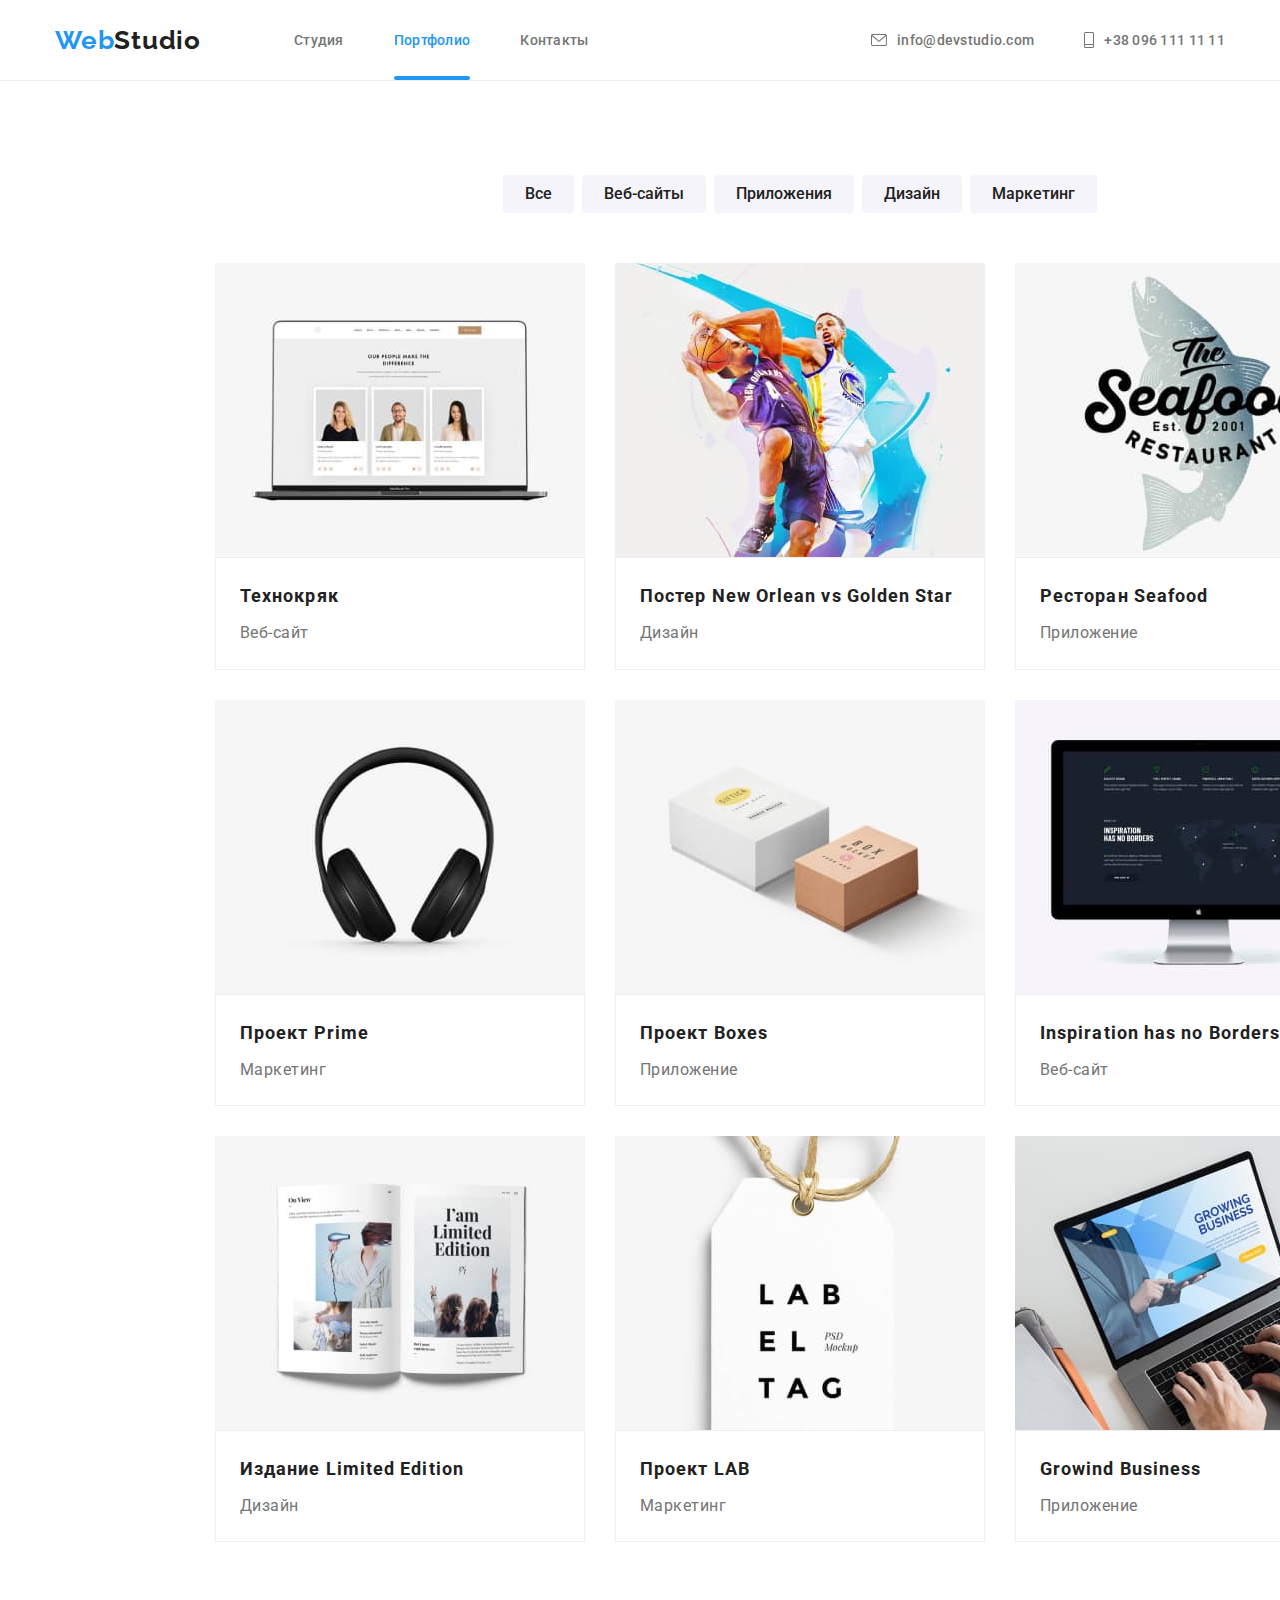
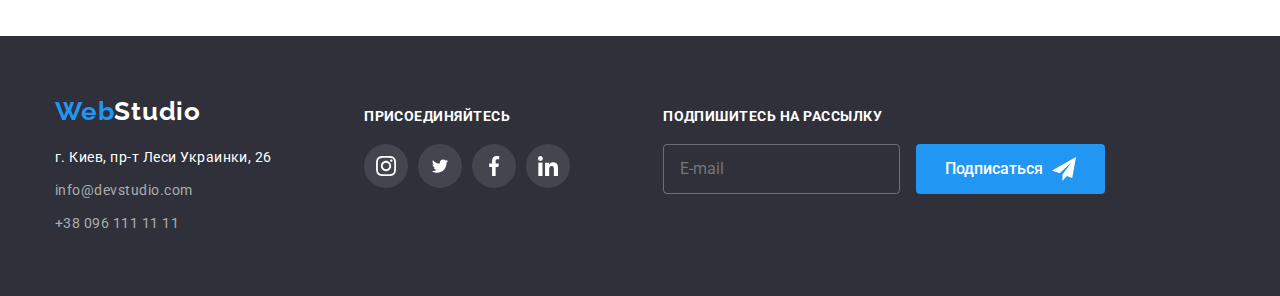
==== portfolio.html @ 548b50ed "copy hw06" ====
<!DOCTYPE html>
<html lang="ru">
  <head>
    <meta charset="UTF-8" />
    <meta http-equiv="X-UA-Compatible" content="IE=edge" />
    <meta name="viewport" content="width=device-width, initial-scale=1.0" />
    <link rel="preconnect" href="https://fonts.gstatic.com" />
    <link
      href="https://fonts.googleapis.com/css2?family=Raleway:wght@700&family=Roboto:wght@400;500;700;900&display=swap"
      rel="stylesheet"
    />
    <link
      rel="stylesheet"
      href="https://cdnjs.cloudflare.com/ajax/libs/modern-normalize/1.0.0/modern-normalize.min.css"
    />
    <link rel="stylesheet" href="./css/styles.css" />
    <title lang="en">Homework 6</title>
  </head>
  <body>
    <header class="header">
      <div class="container site-nav-container">
        <nav class="site-nav">
          <a href="./index.html" class="logo"
            ><spnan class="accent">Web</spnan>Studio</a
          >
          <ul class="site-nav-pages-link list">
            <li class="item">
              <a href="./index.html">Студия</a>
            </li>
            <li class="item">
              <a href="./portfolio.html"
                ><span class="accent underline">Портфолио</span></a
              >
            </li>
            <li class="item"><a href="/">Контакты</a></li>
          </ul>
        </nav>
        <ul class="list site-nav-contacts">
          <li class="item">
            <a href="mailto:info@devstudio.com" class="icon-flex"
              ><svg class="icon" width="16px" height="12px">
                <use href="./images/icons.svg#email"></use>
              </svg>
              <span>info@devstudio.com</span></a
            >
          </li>
          <li class="item">
            <a href="tel:+380961111111" class="icon-flex"
              ><svg class="icon" width="10px" height="16px">
                <use href="./images/icons.svg#phone"></use>
              </svg>
              <span>+38 096 111 11 11</span></a
            >
          </li>
        </ul>
      </div>
    </header>

    <main class="main">
      <section class="portfolio section">
        <div class="container">
          <ul class="list portfolio-buttons-list">
            <li class="item">
              <button class="button" type="button">Все</button>
            </li>
            <li class="item">
              <button class="button" type="button">Веб-сайты</button>
            </li>
            <li class="item">
              <button class="button" type="button">Приложения</button>
            </li>
            <li class="item">
              <button class="button" type="button">Дизайн</button>
            </li>
            <li class="item">
              <button class="button" type="button">Маркетинг</button>
            </li>
          </ul>
          <ul class="list portfolio-works-list">
            <li class="item">
              <div class="image-wrapper">
                <img
                  src="./images/techduck.jpg"
                  alt="Открытый сайт на ноутбуке"
                  width="370"
                />
                <div class="text-wrapper">
                  <p class="text">
                    Lorem ipsum dolor, sit amet consectetur adipisicing elit.
                    Reiciendis quas quidem libero eligendi sequi ab laboriosam
                    molestiae animi reprehenderit laborum quia vitae commodi
                    dolores, voluptas consequuntur blanditiis dolore nobis
                    dignissimos.
                  </p>
                </div>
              </div>
              <div class="item-context">
                <h2 class="title">Технокряк</h2>
                <p class="text">Веб-сайт</p>
              </div>
            </li>
            <li class="item">
              <div class="image-wrapper">
                <img
                  src="./images/poster-new-orlean-vs-golden-star.jpg"
                  alt="Постер с двумя баскетболистами"
                  width="370"
                />
                <div class="text-wrapper">
                  <p class="text">
                    Lorem ipsum dolor sit amet, consectetur adipisicing elit.
                    Quod quaerat harum consequuntur culpa modi. Pariatur esse
                    hic unde, saepe assumenda consequatur nobis reprehenderit
                    quidem! Iure dolores quibusdam praesentium consectetur in!
                  </p>
                </div>
              </div>
              <div class="item-context">
                <h2 class="title">Постер New Orlean vs Golden Star</h2>
                <p class="text">Дизайн</p>
              </div>
            </li>
            <li class="item">
              <div class="image-wrapper">
                <img
                  src="./images/restaurant-seafood.jpg"
                  alt="Логотип ресторана"
                  width="370"
                />
                <div class="text-wrapper">
                  <p class="text">
                    Lorem ipsum dolor sit, amet consectetur adipisicing elit.
                    Voluptatum tempore repudiandae, temporibus voluptate
                    reprehenderit placeat explicabo vitae atque numquam.
                    Explicabo nulla quisquam reprehenderit! Adipisci tenetur
                    ducimus dolore repellat similique repellendus!
                  </p>
                </div>
              </div>
              <div class="item-context">
                <h2 class="title">Ресторан Seafood</h2>
                <p class="text">Приложение</p>
              </div>
            </li>
            <li class="item">
              <div class="image-wrapper">
                <img
                  src="./images/project-prime.jpg"
                  alt="Полноразмерные наушники"
                  width="370"
                />
                <div class="text-wrapper">
                  <p class="text">
                    Lorem, ipsum dolor sit amet consectetur adipisicing elit.
                    Esse consectetur natus inventore corporis veritatis debitis
                    sed earum voluptatem odit. A reiciendis temporibus similique
                    dolores voluptates qui blanditiis aliquam excepturi
                    doloribus.
                  </p>
                </div>
              </div>
              <div class="item-context">
                <h2 class="title">Проект Prime</h2>
                <p class="text">Маркетинг</p>
              </div>
            </li>
            <li class="item">
              <div class="image-wrapper">
                <img
                  src="./images/project-boxes.jpg"
                  alt="Две коробки"
                  width="370"
                />
                <div class="text-wrapper">
                  <p class="text">
                    Lorem, ipsum dolor sit amet consectetur adipisicing elit.
                    Nostrum ipsa sunt quae doloremque ipsum vel officia minima,
                    minus esse autem hic illo iste blanditiis magnam maxime
                    dolor debitis impedit facere?
                  </p>
                </div>
              </div>
              <div class="item-context">
                <h2 class="title">Проект Boxes</h2>
                <p class="text">Приложение</p>
              </div>
            </li>
            <li class="item">
              <div class="image-wrapper">
                <div class="image-wrapper">
                  <img
                    src="./images/inspiration-has-no-borders.jpg"
                    alt="Моноблок с открытым сайтом"
                    width="370"
                  />
                  <div class="text-wrapper">
                    <p class="text">
                      Lorem, ipsum dolor sit amet consectetur adipisicing elit.
                      Labore consequuntur quia deleniti. Consequuntur culpa
                      quasi dignissimos sed, ex cum a porro magnam. Hic
                      architecto mollitia asperiores quam voluptatem neque
                      rerum!
                    </p>
                  </div>
                </div>
              </div>
              <div class="item-context">
                <h2 class="title">Inspiration has no Borders</h2>
                <p class="text">Веб-сайт</p>
              </div>
            </li>
            <li class="item">
              <div class="image-wrapper">
                <img
                  src="./images/limited-edition.jpg"
                  alt="Разворот журнала"
                  width="370"
                />
                <div class="text-wrapper">
                  <p class="text">
                    Lorem ipsum dolor sit amet consectetur adipisicing elit.
                    Vero iste perspiciatis facere consequatur cupiditate dolorum
                    incidunt consequuntur debitis accusamus vitae dolores
                    nesciunt, culpa inventore cumque adipisci ullam nobis
                    quisquam sapiente.
                  </p>
                </div>
              </div>
              <div class="item-context">
                <h2 class="title">Издание Limited Edition</h2>
                <p class="text">Дизайн</p>
              </div>
            </li>
            <li class="item">
              <div class="image-wrapper">
                <img src="./images/project-lab.jpg" alt="Бирка" width="370" />
                <div class="text-wrapper">
                  <p class="text">
                    Lorem ipsum dolor sit amet consectetur, adipisicing elit.
                    Architecto odio ipsa nostrum debitis qui explicabo quod
                    ratione reprehenderit quisquam totam, perferendis asperiores
                    libero tempora, dolores delectus atque aut. A, impedit.
                  </p>
                </div>
              </div>
              <div class="item-context">
                <h2 class="title">Проект LAB</h2>
                <p class="text">Маркетинг</p>
              </div>
            </li>
            <li class="item">
              <div class="image-wrapper">
                <img
                  src="./images/growing-business.jpg"
                  alt="Человек работающий за ноутбуком"
                  width="370"
                />
                <div class="text-wrapper">
                  <p class="text">
                    Lorem ipsum dolor sit amet consectetur adipisicing elit.
                    Facilis hic, nulla ad, nihil commodi iusto beatae rerum
                    necessitatibus sunt illo fuga earum eos ipsa omnis quis
                    dolor voluptate in perferendis.
                  </p>
                </div>
              </div>
              <div class="item-context">
                <h2 class="title">Growind Business</h2>
                <p class="text">Приложение</p>
              </div>
            </li>
          </ul>
        </div>
      </section>
    </main>
    <footer class="footer">
      <div class="container">
        <div class="address-container">
          <a href="/" class="logo"><span class="accent">Web</span>Studio</a>
          <address class="address">
            <p class="item">г. Киев, пр-т Леси Украинки, 26</p>
            <a class="item" href="mailto:info@devstudio.com"
              >info@devstudio.com</a
            ><br />
            <a class="item" href="tel:+380961111111">+38 096 111 11 11</a>
          </address>
        </div>
        <div class="social-container">
          <h2 class="title">Присоединяйтесь</h2>
          <ul class="social-list list">
            <li class="social-list-item">
              <a href="" class="link"
                ><svg class="icon" width="20px" height="20px">
                  <use href="./images/icons.svg#instagram"></use>
                </svg>
              </a>
            </li>
            <li class="social-list-item">
              <a href="" class="link"
                ><svg class="icon" width="20px" height="16.25px">
                  <use href="./images/icons.svg#twitter"></use>
                </svg>
              </a>
            </li>
            <li class="social-list-item">
              <a href="" class="link"
                ><svg class="icon" width="20px" height="20px">
                  <use href="./images/icons.svg#facebook"></use>
                </svg>
              </a>
            </li>
            <li class="social-list-item">
              <a href="" class="link"
                ><svg class="icon" width="20px" height="20px">
                  <use href="./images/icons.svg#linkedin"></use>
                </svg>
              </a>
            </li>
          </ul>
        </div>
        <div class="subscribe-form-container">
          <h2 class="title">подпишитесь на рассылку</h2>
          <form class="subscribe-form">
            <input class="email-input" type="email" placeholder="E-mail" />
            <button type="submit" class="button subscribe-form-button">
              Подписаться
            </button>
          </form>
        </div>
      </div>
    </footer>
  </body>
</html>
---- css/styles.css ----
:root {
  --main-text-color: #757575;
  --secondary-text-color: #212121;
  --accent-color: #2196f3;
  --unactive-color: #f5f4fa;

  --main-background-color: #ffffff;
  --secondary-background-color: #2f303a;

  --cubic: cubic-bezier(0.4, 0, 0.2, 1);
}

body {
  font-family: 'Roboto', sans-serif;
  color: var(--main-text-color);
  letter-spacing: 0.03em;
  margin: 0;
}

h1,
h2,
h3,
p {
  margin-top: 0;
  margin-bottom: 0;
}

a {
  color: inherit;
  text-decoration: none;
}

.accent {
  color: var(--accent-color);
}

.list {
  list-style: none;
  padding: 0px;
  margin: 0px;
}

.button {
  border: none;
  border-radius: 4px;
  padding: 6px 22px;

  background-color: var(--unactive-color);
  color: var(--secondary-text-color);

  font-weight: 500;
  font-size: 16px;
  line-height: 1.63;

  cursor: pointer;

  transition: background-color 250ms var(--cubic), color 250ms var(--cubic),
    box-shadow 250ms var(--cubic);
}

.button:hover,
.button:focus {
  box-shadow: 0px 3px 1px rgba(0, 0, 0, 0.1), 0px 1px 2px rgba(0, 0, 0, 0.08),
    0px 2px 2px rgba(0, 0, 0, 0.12);
  background-color: var(--accent-color);
  color: var(--main-background-color);
}

.icon {
  display: block;
  fill: currentColor;
}

.container {
  width: 1200px;
  padding-left: 15px;
  padding-right: 15px;
  margin-left: auto;
  margin-right: auto;
}

.section {
  padding-top: 94px;
  padding-bottom: 94px;
  margin-right: auto;
  margin-left: auto;
  width: 1600px;
}

.icon-flex {
  display: flex;
  align-items: center;
}

.icon-flex .icon:not(:last-child) {
  margin-right: 10px;
}

/* Header */

.underline {
  display: inline-block;
}

.underline::after,
.site-nav-pages-link a::after {
  content: '';
  position: absolute;

  height: 4px;
  border-radius: 2px;
  width: 100%;
  bottom: 0;
  left: 0;
  background-color: var(--accent-color);
}

.site-nav-pages-link a::after {
  transform: scaleX(0);
  opacity: 0;

  transition: opacity 250ms var(--cubic), transform 250ms var(--cubic);
}

.site-nav-pages-link a:hover::after {
  transform: scaleX(1);
  opacity: 1;
}

.header {
  font-weight: 500;
  font-size: 14px;
  line-height: 1.17;
  letter-spacing: 0.02em;
  border-bottom: 1px solid #ececec;
}

.site-nav {
  display: flex;
}

.site-nav-pages-link {
  display: flex;
}

.site-nav-pages-link a {
  transition: color 250ms var(--cubic);
}

.site-nav-pages-link .item a {
  position: relative;
  display: inline-block;
  padding-top: 32px;
  padding-bottom: 32px;
}

.site-nav-pages-link .item:not(:last-child) {
  margin-right: 50px;
}

.site-nav-contacts a {
  transition: color 250ms var(--cubic);
}

.site-nav-pages-link a:hover,
.site-nav-contacts a:hover {
  color: var(--accent-color);
}

.logo {
  margin-top: auto;
  margin-bottom: auto;
  margin-right: 93px;

  color: var(--secondary-text-color);

  font-family: 'Raleway', sans-serif;
  font-weight: 700;
  font-size: 26px;
  line-height: 1.17;
  letter-spacing: 0.03em;
}

.site-nav-contacts {
  margin-left: auto;
  display: flex;
}

.site-nav-contacts .item:not(:first-child) {
  margin-left: 50px;
}

.site-nav-container {
  display: flex;
  align-items: center;
}

/* Hero section */

.hero .button:hover {
  box-shadow: 0px 4px 4px rgba(0, 0, 0, 0.15);
}

.hero {
  background-image: linear-gradient(
      to right,
      rgba(47, 48, 58, 0.4),
      rgba(47, 48, 58, 0.4)
    ),
    url('../images/hero-background.jpg');
  background-repeat: no-repeat;
  background-position: center;
  padding-top: 200px;
  padding-bottom: 200px;

  background-color: var(--secondary-background-color);
  color: var(--main-background-color);

  letter-spacing: 0.06em;

  text-align: center;
}

.hero .title {
  margin-bottom: 30px;

  text-transform: uppercase;
  font-weight: 900;
  font-size: 44px;
  line-height: 1.36;
}

.hero .button {
  color: var(--main-background-color);
  background-color: var(--accent-color);

  font-weight: 700;
  font-size: 16px;
  line-height: 1.88;
}

/* Our adventages */

.our-adventages .title {
  margin-bottom: 10px;

  font-size: 14px;
  letter-spacing: 1.17;
  text-transform: uppercase;

  color: var(--secondary-text-color);
}

.our-adventages .text {
  font-size: 14px;
  line-height: 1.71;
}

.adventages-list {
  display: flex;
}

.adventages-list .item {
  width: 270px;
}

.adventages-list .item:not(:last-child) {
  margin-right: 30px;
}

/* What we do */
.what-we-do.section {
  padding-top: 0px;
}

.what-we-do .title {
  margin-bottom: 50px;

  color: var(--secondary-text-color);

  font-size: 36px;
  line-height: 1.17;

  text-align: center;
}

.what-we-do-list {
  display: flex;
}

.what-we-do-list .item:not(:last-child) {
  margin-right: 30px;
}

.what-we-do-list img {
  display: block;
}

.what-we-do-list .item {
  position: relative;
}

.what-we-do-list .text-wrapper {
  position: absolute;
  bottom: 0;
  display: flex;
  background-color: rgba(47, 48, 58, 0.8);
  width: 100%;
  height: 70px;
  justify-content: center;
  align-items: center;
}

.what-we-do-list .text {
  color: var(--main-background-color);
  font-weight: 700;
  text-transform: uppercase;
}

/* Adventages */

.adventages-list .icon-container {
  display: flex;
  justify-content: center;
  align-items: center;
  margin-bottom: 30px;
  width: 270px;
  height: 120px;
  border-radius: 4px;

  background-color: var(--unactive-color);
}

/* Our team */
.social-list {
  color: #afb1b8;
  display: flex;
  justify-content: center;
}

.social-list-item {
  display: flex;
  justify-content: center;
  align-items: center;

  border-radius: 50%;
  width: 44px;
  height: 44px;

  transition: background-color 250ms var(--cubic), color 250ms var(--cubic);
}

.social-list .social-list-item:not(:last-child) {
  margin-right: 10px;
}

.social-list-item:hover {
  color: var(--main-background-color);
}

.social-list .social-list-item:hover {
  background-color: var(--accent-color);
}

.social-list .social-list-item:not(:last-child) {
  margin-right: 10px;
}

.our-team {
  background-color: var(--unactive-color);

  font-size: 16px;
  line-height: 1.17;
}

.our-team-title {
  margin-bottom: 50px;

  color: var(--secondary-text-color);

  font-size: 36px;
  line-height: 1.17;

  text-align: center;
}

.our-team-list .title {
  margin-bottom: 10px;

  color: var(--secondary-text-color);

  font-weight: 500;
  font-size: inherit;

  text-align: center;
}

.our-team-list .text {
  margin-bottom: 16px;
  text-align: center;
}

.our-team-list {
  display: flex;
}

.our-team-list .item {
  padding-bottom: 30px;
  border-bottom-left-radius: 4px;
  border-bottom-right-radius: 4px;
  box-shadow: 0px 1px 3px rgba(0, 0, 0, 0.12), 0px 1px 1px rgba(0, 0, 0, 0.14),
    0px 2px 1px rgba(0, 0, 0, 0.2);

  background-color: var(--main-background-color);
}

.our-team-list .item:not(:last-child) {
  margin-right: 30px;
}

.our-team-list img {
  margin-bottom: 30px;
}

/* Clients */
.clients .title {
  text-align: center;
  margin-bottom: 50px;

  font-size: 36px;

  color: var(--secondary-text-color);
}

.clients-list {
  color: #afb1b8;
  display: flex;
}

.clients-list .item {
  display: flex;
  border: 1px solid #afb1b8;
  border-radius: 4px;
  width: 170px;
  height: 92px;
  justify-content: center;
  align-items: center;

  transition: color 250ms var(--cubic);
}

.clients-list .item:not(:last-child) {
  margin-right: 30px;
}

.clients-list .item:hover {
  border-color: var(--accent-color);
  color: var(--accent-color);
}
/* footer */

.footer .container {
  display: flex;
}

.address-container {
  margin-right: 70px;
}

.social-container {
  margin-right: 93px;
}

.social-container .title {
  margin-top: 12px;
  margin-bottom: 20px;
}

.footer {
  padding-bottom: 60px;
  padding-top: 60px;

  background-color: var(--secondary-background-color);
  color: var(--main-background-color);

  font-size: 14px;
  line-height: 1.71;
}

.footer address {
  font-style: normal;
}

.footer .logo {
  display: inline-block;
  margin-bottom: 20px;

  color: var(--main-background-color);
}

.footer a {
  display: inline-block;
  color: rgba(255, 255, 255, 0.6);

  transition: color 250ms var(--cubic);
}

.address a:hover,
.address a:focus {
  color: var(--accent-color);
}

.address .item:not(:last-child) {
  margin-bottom: 9px;
}

.footer .title {
  text-transform: uppercase;
  font-size: 14px;
  line-height: 1.17;
}

.footer .social-list-item {
  color: var(--main-background-color);
  background-color: rgba(255, 255, 255, 0.1);
}

.social-list-item a {
  color: inherit;
}

/* Footer subscribe form */

.subscribe-form-container {
  margin-top: 12px;
}

.subscribe-form-container .title {
  margin-bottom: 20px;
}

.subscribe-form .email-input {
  margin-right: 12px;
  border: 1px solid rgba(255, 255, 255, 0.3);
  background-color: transparent;
  padding: 14px 16px;
  border-radius: 4px;
  color: rgba(255, 255, 255, 0.6);
  font-size: 16px;
  line-height: 1.25;
}

.subscribe-form-button {
  position: relative;
  padding: 10px 62px 10px 29px;
  font-size: 16px;
  line-height: 1.875;
  color: var(--main-background-color);
  background-color: var(--accent-color);
}

.subscribe-form-button:after {
  content: '';
  position: absolute;
  display: inline-block;
  top: 50%;
  right: 29px;
  transform: translateY(-50%);
  background-image: url('../images/subscribe-icon.svg');
  width: 24px;
  height: 24px;
}

/* Portfolio */

.portfolio-works-list .title {
  margin-bottom: 4px;

  color: var(--secondary-text-color);

  font-size: 18px;
  line-height: 2;
  letter-spacing: 0.06em;
}

.portfolio-works-list .text {
  font-size: 16px;
  line-height: 1.88;
}

.portfolio-works-list {
  display: flex;
  flex-wrap: wrap;
}

.portfolio-works-list img {
  display: block;
}

.portfolio-buttons-list {
  display: flex;
  justify-content: center;
  margin-bottom: 50px;
}

.portfolio-buttons-list .item:not(:last-child) {
  margin-right: 8px;
}

.item-context {
  border: 1px solid #eeeeee;
  padding: 20px 24px;
}

.portfolio-works-list .item:not(:nth-child(3n)) {
  margin-right: 30px;
}

.portfolio-works-list .item:not(:nth-last-child(-n + 3)) {
  margin-bottom: 30px;
}

.image-wrapper {
  position: relative;
  overflow: hidden;
}

.image-wrapper .text-wrapper {
  display: flex;
  align-items: center;
  padding-right: 24px;
  padding-left: 24px;
  position: absolute;
  background-color: rgba(33, 150, 243, 0.9);
  color: var(--main-background-color);
  width: 100%;
  height: 100%;
  top: 0;
  left: 0;
  transform: translateY(100%);

  transition: transform 250ms var(--cubic);
}

.portfolio-works-list .item {
  transition: box-shadow 250ms var(--cubic);
}

.portfolio-works-list .item:hover .text-wrapper {
  transform: translateX(0);
}

.portfolio-works-list .item:hover {
  box-shadow: 0px 1px 1px rgba(0, 0, 0, 0.12), 0px 4px 4px rgba(0, 0, 0, 0.06),
    1px 4px 6px rgba(0, 0, 0, 0.16);
}

/* Modal window */

.backdrop {
  display: flex;
  justify-content: center;
  align-items: center;
  position: fixed;
  top: 0;
  width: 100%;
  height: 100%;
  background-color: rgba(0, 0, 0, 0.2);
  opacity: 1;
  transform: scale(1);

  transition: opacity 250ms var(--cubic);
}

.modal {
  position: relative;
  background-color: #fff;
  width: 528px;
  border-radius: 4px;
  padding: 40px;

  transform: scale(1);

  transition: transform 250ms var(--cubic);
}

.modal .title {
  margin-bottom: 12px;

  font-size: 20px;
  line-height: 1.18;
  color: var(--secondary-text-color);
}

.backdrop.is-hidden {
  opacity: 0;
  pointer-events: none;
}

.backdrop.is-hidden .modal {
  transform: scale(1.1);
}

.modal .close-button {
  display: flex;
  align-items: center;
  justify-content: center;
  position: absolute;
  height: 30px;
  width: 30px;
  border-radius: 50%;
  border: 1px solid rgba(0, 0, 0, 0.1);
  background-color: var(--main-background-color);
  padding: 6px;
  margin: 0;
  right: 8px;
  top: 8px;
  cursor: pointer;
}

.modal .close-button .icon {
  fill: #212121;
  transition: fill 250ms var(--cubic);
}

.modal .close-button:hover .icon {
  fill: var(--accent-color);
}

.modal-button {
  display: block;
  padding: 10px 55px;
  margin-top: 30px;
  margin-right: auto;
  margin-left: auto;

  color: var(--main-background-color);
  background-color: var(--accent-color);

  line-height: 1.875;
  letter-spacing: 0.06em;
}

.modal-form .input {
  padding: 12px 16px 12px 42px;
  margin-bottom: 10px;
  margin-top: 4px;
  display: block;
  width: 100%;
  border: 1px solid rgba(33, 33, 33, 0.2);
  border-radius: 4px;

  transition: border-color 250ms var(--cubic);
}

.modal-form .input:hover,
.modal-form .input:focus {
  border-color: var(--accent-color);
}

.modal-form .input:hover + .icon,
.modal-form .input:focus + .icon {
  fill: var(--accent-color);
}

.modal .comment {
  padding-left: 12px;
  resize: none;
}

.modal-form {
  letter-spacing: 0.01em;
  font-size: 12px;
  line-height: 1.17;
}
.input-wrapper {
  position: relative;
}

.input-wrapper .icon {
  position: absolute;
  fill: #212121;
  top: 50%;
  left: 12px;
  transform: translateY(-50%);

  transition: fill 250ms var(--cubic);
}

.modal .comment:placeholder-shown {
  color: rgba(46, 46, 46, 0.5);
}

.agreement-wrapper {
  position: relative;
  display: flex;
  align-items: center;

  margin-top: 20px;
}

.agreement-wrapper .agreement {
  display: inline-block;
  padding-left: 37px;
  font-size: 14px;
  line-height: 1.71;
  letter-spacing: 0.03em;
}

.agreement-wrapper .link {
  color: var(--accent-color);
  text-decoration: underline;
}

.agreement-wrapper .checkbox {
  position: absolute;
  width: 1px;
  height: 1px;
  margin: -1px;
  border: 0;
  padding: 0;

  white-space: nowrap;
  clip-path: inset(100%);
  clip: rect(0 0 0 0);
  overflow: hidden;
}

.agreement-wrapper .new-checkbox {
  position: absolute;

  left: 14px;
  top: 50%;
  transform: translateY(-50%);
  display: inline-block;
  width: 16px;
  height: 15px;
  border: 2px solid var(--secondary-text-color);
  border-radius: 2px;
  pointer-events: none;
}

.agreement-wrapper .checkbox:checked + .new-checkbox {
  border-color: var(--accent-color);
  background-image: url('../images/icon-check.svg');
  background-origin: border-box;
}
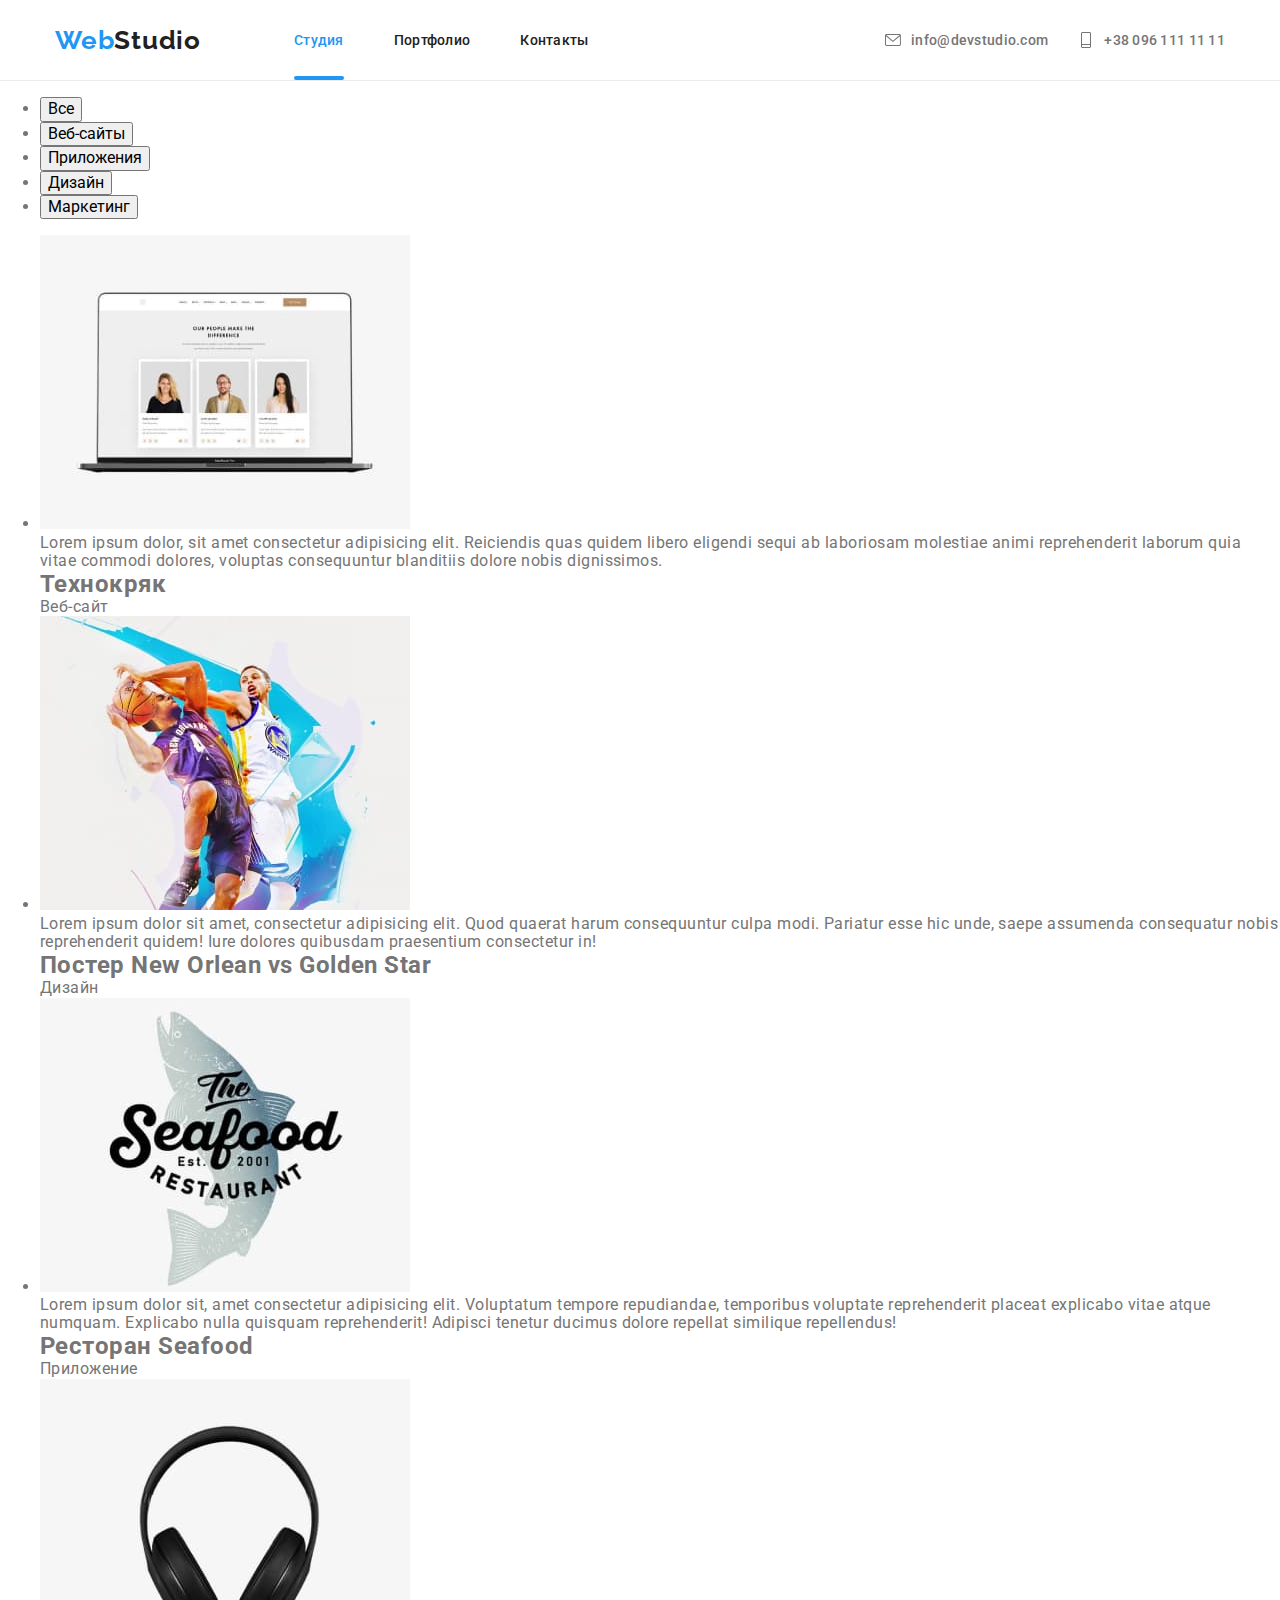
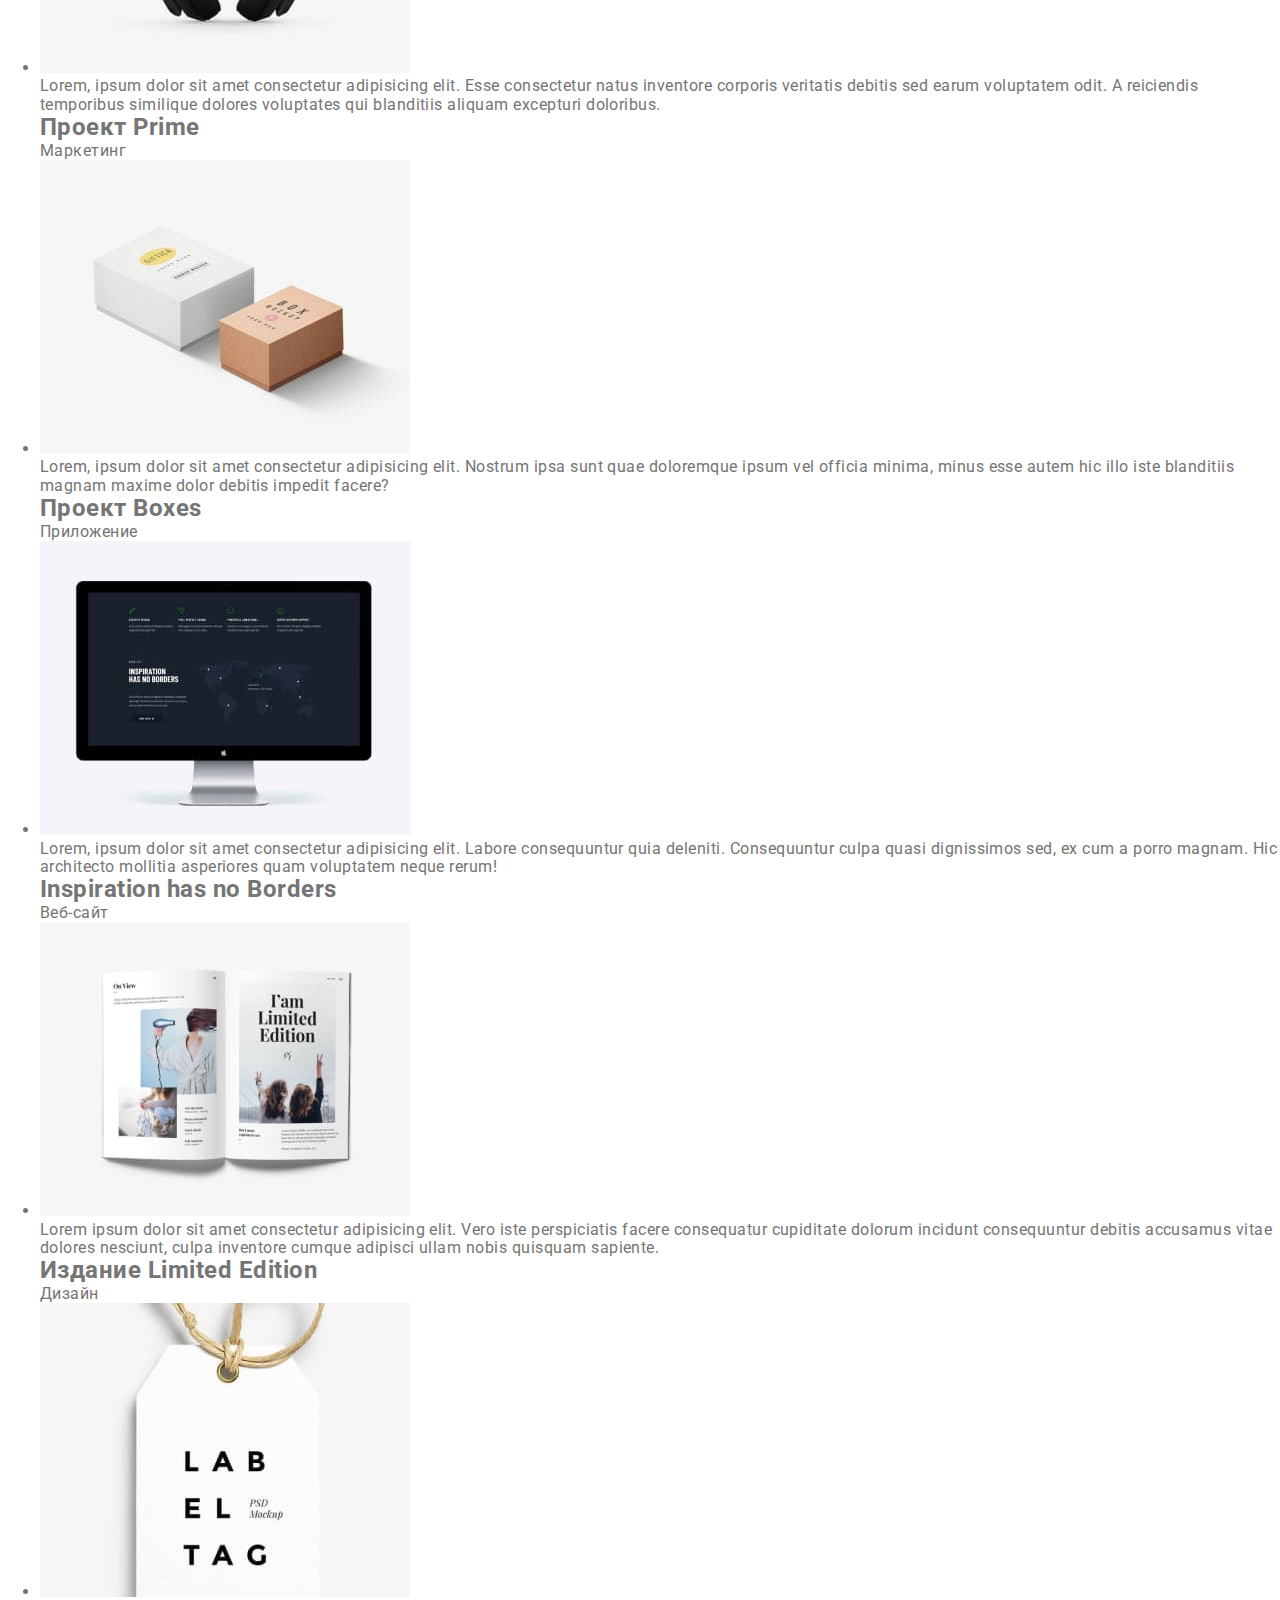
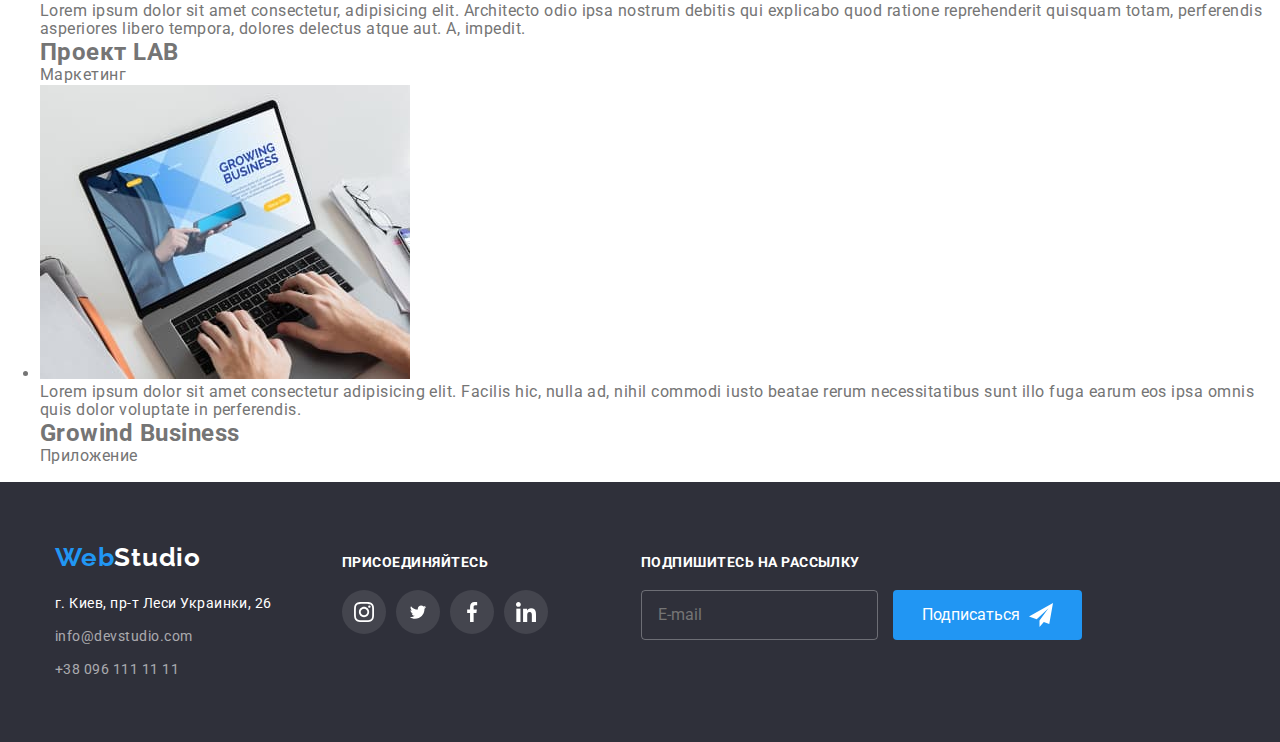
==== commit bcf24899: "almost done" ====
--- a/portfolio.html
+++ b/portfolio.html
@@ -13,42 +13,47 @@
       rel="stylesheet"
       href="https://cdnjs.cloudflare.com/ajax/libs/modern-normalize/1.0.0/modern-normalize.min.css"
     />
-    <link rel="stylesheet" href="./css/styles.css" />
-    <title lang="en">Homework 6</title>
+    <link rel="stylesheet" href="./css/portfolio.min.css" />
+    <title lang="en">Homework 7</title>
   </head>
   <body>
     <header class="header">
-      <div class="container site-nav-container">
-        <nav class="site-nav">
-          <a href="./index.html" class="logo"
+      <div class="header__container">
+        <nav class="site-nav flex">
+          <a href="./index.html" class="site-nav__logo"
             ><spnan class="accent">Web</spnan>Studio</a
           >
-          <ul class="site-nav-pages-link list">
-            <li class="item">
-              <a href="./index.html">Студия</a>
-            </li>
-            <li class="item">
-              <a href="./portfolio.html"
-                ><span class="accent underline">Портфолио</span></a
+          <ul class="site-nav__pages-link flex">
+            <li class="site-nav__item">
+              <a href="./index.html" class="site-nav__link"
+                ><span class="site-nav__underline">Студия</span></a
               >
             </li>
-            <li class="item"><a href="/">Контакты</a></li>
+            <li class="site-nav__item">
+              <a href="./portfolio.html" class="site-nav__link">Портфолио</a>
+            </li>
+            <li class="site-nav__item">
+              <a href="/" class="site-nav__link">Контакты</a>
+            </li>
           </ul>
         </nav>
-        <ul class="list site-nav-contacts">
-          <li class="item">
-            <a href="mailto:info@devstudio.com" class="icon-flex"
-              ><svg class="icon" width="16px" height="12px">
-                <use href="./images/icons.svg#email"></use>
-              </svg>
+        <ul class="site-nav-contacts flex">
+          <li class="site-nav-contacts__item">
+            <svg class="site-nav-contacts__icon" width="16px" height="12px">
+              <use href="./images/icons.svg#email"></use>
+            </svg>
+            <a
+              href="mailto:info@devstudio.com"
+              class="site-nav-contacts__link flex"
+            >
               <span>info@devstudio.com</span></a
             >
           </li>
-          <li class="item">
-            <a href="tel:+380961111111" class="icon-flex"
-              ><svg class="icon" width="10px" height="16px">
-                <use href="./images/icons.svg#phone"></use>
-              </svg>
+          <li class="site-nav-contacts__item">
+            <svg class="site-nav-contacts__icon" width="16px" height="16px">
+              <use href="./images/icons.svg#phone"></use>
+            </svg>
+            <a href="tel:+380961111111" class="site-nav-contacts__link flex">
               <span>+38 096 111 11 11</span></a
             >
           </li>
@@ -57,35 +62,45 @@
     </header>
 
     <main class="main">
-      <section class="portfolio section">
-        <div class="container">
-          <ul class="list portfolio-buttons-list">
-            <li class="item">
-              <button class="button" type="button">Все</button>
-            </li>
-            <li class="item">
-              <button class="button" type="button">Веб-сайты</button>
-            </li>
-            <li class="item">
-              <button class="button" type="button">Приложения</button>
-            </li>
-            <li class="item">
-              <button class="button" type="button">Дизайн</button>
-            </li>
-            <li class="item">
-              <button class="button" type="button">Маркетинг</button>
+      <section class="portfolio">
+        <div class="portfolio__container">
+          <ul class="portfolio-buttons-list">
+            <li class="portfolio-buttons-list__item">
+              <button class="portfolio-buttons-list__button" type="button">
+                Все
+              </button>
+            </li>
+            <li class="portfolio-buttons-list__item">
+              <button class="portfolio-buttons-list__button" type="button">
+                Веб-сайты
+              </button>
+            </li>
+            <li class="portfolio-buttons-list__item">
+              <button class="portfolio-buttons-list__button" type="button">
+                Приложения
+              </button>
+            </li>
+            <li class="portfolio-buttons-list__item">
+              <button class="portfolio-buttons-list__button" type="button">
+                Дизайн
+              </button>
+            </li>
+            <li class="portfolio-buttons-list__item">
+              <button class="portfolio-buttons-list__button" type="button">
+                Маркетинг
+              </button>
             </li>
           </ul>
-          <ul class="list portfolio-works-list">
-            <li class="item">
-              <div class="image-wrapper">
+          <ul class="portfolio-works-list">
+            <li class="portfolio-works-list__item">
+              <div class="portfolio-works-list__image-wrapper">
                 <img
                   src="./images/techduck.jpg"
                   alt="Открытый сайт на ноутбуке"
                   width="370"
                 />
-                <div class="text-wrapper">
-                  <p class="text">
+                <div class="portfolio-works-list__text-wrapper">
+                  <p class="portfolio-works-list__hover-text">
                     Lorem ipsum dolor, sit amet consectetur adipisicing elit.
                     Reiciendis quas quidem libero eligendi sequi ab laboriosam
                     molestiae animi reprehenderit laborum quia vitae commodi
@@ -94,20 +109,20 @@
                   </p>
                 </div>
               </div>
-              <div class="item-context">
-                <h2 class="title">Технокряк</h2>
-                <p class="text">Веб-сайт</p>
-              </div>
-            </li>
-            <li class="item">
-              <div class="image-wrapper">
+              <div class="portfolio-works-list__item-context">
+                <h2 class="portfolio-works-list__title">Технокряк</h2>
+                <p class="portfolio-works-list__text">Веб-сайт</p>
+              </div>
+            </li>
+            <li class="portfolio-works-list__item">
+              <div class="portfolio-works-list__image-wrapper">
                 <img
                   src="./images/poster-new-orlean-vs-golden-star.jpg"
                   alt="Постер с двумя баскетболистами"
                   width="370"
                 />
-                <div class="text-wrapper">
-                  <p class="text">
+                <div class="portfolio-works-list__text-wrapper">
+                  <p class="portfolio-works-list__hover-text">
                     Lorem ipsum dolor sit amet, consectetur adipisicing elit.
                     Quod quaerat harum consequuntur culpa modi. Pariatur esse
                     hic unde, saepe assumenda consequatur nobis reprehenderit
@@ -115,20 +130,22 @@
                   </p>
                 </div>
               </div>
-              <div class="item-context">
-                <h2 class="title">Постер New Orlean vs Golden Star</h2>
-                <p class="text">Дизайн</p>
-              </div>
-            </li>
-            <li class="item">
-              <div class="image-wrapper">
+              <div class="portfolio-works-list__item-context">
+                <h2 class="portfolio-works-list__title">
+                  Постер New Orlean vs Golden Star
+                </h2>
+                <p class="portfolio-works-list__text">Дизайн</p>
+              </div>
+            </li>
+            <li class="portfolio-works-list__item">
+              <div class="portfolio-works-list__image-wrapper">
                 <img
                   src="./images/restaurant-seafood.jpg"
                   alt="Логотип ресторана"
                   width="370"
                 />
-                <div class="text-wrapper">
-                  <p class="text">
+                <div class="portfolio-works-list__text-wrapper">
+                  <p class="portfolio-works-list__hover-text">
                     Lorem ipsum dolor sit, amet consectetur adipisicing elit.
                     Voluptatum tempore repudiandae, temporibus voluptate
                     reprehenderit placeat explicabo vitae atque numquam.
@@ -137,20 +154,20 @@
                   </p>
                 </div>
               </div>
-              <div class="item-context">
-                <h2 class="title">Ресторан Seafood</h2>
-                <p class="text">Приложение</p>
-              </div>
-            </li>
-            <li class="item">
-              <div class="image-wrapper">
+              <div class="portfolio-works-list__item-context">
+                <h2 class="portfolio-works-list__title">Ресторан Seafood</h2>
+                <p class="portfolio-works-list__text">Приложение</p>
+              </div>
+            </li>
+            <li class="portfolio-works-list__item">
+              <div class="portfolio-works-list__image-wrapper">
                 <img
                   src="./images/project-prime.jpg"
                   alt="Полноразмерные наушники"
                   width="370"
                 />
-                <div class="text-wrapper">
-                  <p class="text">
+                <div class="portfolio-works-list__text-wrapper">
+                  <p class="portfolio-works-list__hover-text">
                     Lorem, ipsum dolor sit amet consectetur adipisicing elit.
                     Esse consectetur natus inventore corporis veritatis debitis
                     sed earum voluptatem odit. A reiciendis temporibus similique
@@ -159,20 +176,20 @@
                   </p>
                 </div>
               </div>
-              <div class="item-context">
-                <h2 class="title">Проект Prime</h2>
-                <p class="text">Маркетинг</p>
-              </div>
-            </li>
-            <li class="item">
-              <div class="image-wrapper">
+              <div class="portfolio-works-list__item-context">
+                <h2 class="portfolio-works-list__title">Проект Prime</h2>
+                <p class="portfolio-works-list__text">Маркетинг</p>
+              </div>
+            </li>
+            <li class="portfolio-works-list__item">
+              <div class="portfolio-works-list__image-wrapper">
                 <img
                   src="./images/project-boxes.jpg"
                   alt="Две коробки"
                   width="370"
                 />
-                <div class="text-wrapper">
-                  <p class="text">
+                <div class="portfolio-works-list__text-wrapper">
+                  <p class="portfolio-works-list__hover-text">
                     Lorem, ipsum dolor sit amet consectetur adipisicing elit.
                     Nostrum ipsa sunt quae doloremque ipsum vel officia minima,
                     minus esse autem hic illo iste blanditiis magnam maxime
@@ -180,21 +197,21 @@
                   </p>
                 </div>
               </div>
-              <div class="item-context">
-                <h2 class="title">Проект Boxes</h2>
-                <p class="text">Приложение</p>
-              </div>
-            </li>
-            <li class="item">
-              <div class="image-wrapper">
-                <div class="image-wrapper">
+              <div class="portfolio-works-list__item-context">
+                <h2 class="portfolio-works-list__title">Проект Boxes</h2>
+                <p class="portfolio-works-list__text">Приложение</p>
+              </div>
+            </li>
+            <li class="portfolio-works-list__item">
+              <div class="portfolio-works-list__image-wrapper">
+                <div class="portfolio-works-list__image-wrapper">
                   <img
                     src="./images/inspiration-has-no-borders.jpg"
                     alt="Моноблок с открытым сайтом"
                     width="370"
                   />
-                  <div class="text-wrapper">
-                    <p class="text">
+                  <div class="portfolio-works-list__text-wrapper">
+                    <p class="portfolio-works-list__hover-text">
                       Lorem, ipsum dolor sit amet consectetur adipisicing elit.
                       Labore consequuntur quia deleniti. Consequuntur culpa
                       quasi dignissimos sed, ex cum a porro magnam. Hic
@@ -204,20 +221,22 @@
                   </div>
                 </div>
               </div>
-              <div class="item-context">
-                <h2 class="title">Inspiration has no Borders</h2>
-                <p class="text">Веб-сайт</p>
-              </div>
-            </li>
-            <li class="item">
-              <div class="image-wrapper">
+              <div class="portfolio-works-list__item-context">
+                <h2 class="portfolio-works-list__title">
+                  Inspiration has no Borders
+                </h2>
+                <p class="portfolio-works-list__text">Веб-сайт</p>
+              </div>
+            </li>
+            <li class="portfolio-works-list__item">
+              <div class="portfolio-works-list__image-wrapper">
                 <img
                   src="./images/limited-edition.jpg"
                   alt="Разворот журнала"
                   width="370"
                 />
-                <div class="text-wrapper">
-                  <p class="text">
+                <div class="portfolio-works-list__text-wrapper">
+                  <p class="portfolio-works-list__hover-text">
                     Lorem ipsum dolor sit amet consectetur adipisicing elit.
                     Vero iste perspiciatis facere consequatur cupiditate dolorum
                     incidunt consequuntur debitis accusamus vitae dolores
@@ -226,16 +245,18 @@
                   </p>
                 </div>
               </div>
-              <div class="item-context">
-                <h2 class="title">Издание Limited Edition</h2>
-                <p class="text">Дизайн</p>
-              </div>
-            </li>
-            <li class="item">
-              <div class="image-wrapper">
+              <div class="portfolio-works-list__item-context">
+                <h2 class="portfolio-works-list__title">
+                  Издание Limited Edition
+                </h2>
+                <p class="portfolio-works-list__text">Дизайн</p>
+              </div>
+            </li>
+            <li class="portfolio-works-list__item">
+              <div class="portfolio-works-list__image-wrapper">
                 <img src="./images/project-lab.jpg" alt="Бирка" width="370" />
-                <div class="text-wrapper">
-                  <p class="text">
+                <div class="portfolio-works-list__text-wrapper">
+                  <p class="portfolio-works-list__hover-text">
                     Lorem ipsum dolor sit amet consectetur, adipisicing elit.
                     Architecto odio ipsa nostrum debitis qui explicabo quod
                     ratione reprehenderit quisquam totam, perferendis asperiores
@@ -243,20 +264,20 @@
                   </p>
                 </div>
               </div>
-              <div class="item-context">
-                <h2 class="title">Проект LAB</h2>
-                <p class="text">Маркетинг</p>
-              </div>
-            </li>
-            <li class="item">
-              <div class="image-wrapper">
+              <div class="portfolio-works-list__item-context">
+                <h2 class="portfolio-works-list__title">Проект LAB</h2>
+                <p class="portfolio-works-list__text">Маркетинг</p>
+              </div>
+            </li>
+            <li class="portfolio-works-list__item">
+              <div class="portfolio-works-list__image-wrapper">
                 <img
                   src="./images/growing-business.jpg"
                   alt="Человек работающий за ноутбуком"
                   width="370"
                 />
-                <div class="text-wrapper">
-                  <p class="text">
+                <div class="portfolio-works-list__text-wrapper">
+                  <p class="portfolio-works-list__hover-text">
                     Lorem ipsum dolor sit amet consectetur adipisicing elit.
                     Facilis hic, nulla ad, nihil commodi iusto beatae rerum
                     necessitatibus sunt illo fuga earum eos ipsa omnis quis
@@ -264,9 +285,9 @@
                   </p>
                 </div>
               </div>
-              <div class="item-context">
-                <h2 class="title">Growind Business</h2>
-                <p class="text">Приложение</p>
+              <div class="portfolio-works-list__item-context">
+                <h2 class="portfolio-works-list__title">Growind Business</h2>
+                <p class="portfolio-works-list__text">Приложение</p>
               </div>
             </li>
           </ul>
@@ -274,57 +295,79 @@
       </section>
     </main>
     <footer class="footer">
-      <div class="container">
-        <div class="address-container">
-          <a href="/" class="logo"><span class="accent">Web</span>Studio</a>
-          <address class="address">
-            <p class="item">г. Киев, пр-т Леси Украинки, 26</p>
-            <a class="item" href="mailto:info@devstudio.com"
+      <div class="footer__container">
+        <div class="address">
+          <a href="/" class="address__logo"
+            ><span class="accent">Web</span>Studio</a
+          >
+          <address class="address__wrapper">
+            <p class="address__text">г. Киев, пр-т Леси Украинки, 26</p>
+            <a class="address__item" href="mailto:info@devstudio.com"
               >info@devstudio.com</a
             ><br />
-            <a class="item" href="tel:+380961111111">+38 096 111 11 11</a>
+            <a class="address__item" href="tel:+380961111111"
+              >+38 096 111 11 11</a
+            >
           </address>
         </div>
         <div class="social-container">
-          <h2 class="title">Присоединяйтесь</h2>
-          <ul class="social-list list">
-            <li class="social-list-item">
-              <a href="" class="link"
-                ><svg class="icon" width="20px" height="20px">
+          <h2 class="social-container__title">Присоединяйтесь</h2>
+          <ul class="social-list">
+            <li class="social-list__item social-list__item--footer">
+              <a href="" class="social-list__link"
+                ><svg
+                  class="social-list__icon social-list__icon--footer"
+                  width="20px"
+                  height="20px"
+                >
                   <use href="./images/icons.svg#instagram"></use>
                 </svg>
               </a>
             </li>
-            <li class="social-list-item">
-              <a href="" class="link"
-                ><svg class="icon" width="20px" height="16.25px">
+            <li class="social-list__item social-list__item--footer">
+              <a href="" class="social-list__link"
+                ><svg
+                  class="social-list__icon social-list__icon--footer"
+                  width="20px"
+                  height="16.25px"
+                >
                   <use href="./images/icons.svg#twitter"></use>
                 </svg>
               </a>
             </li>
-            <li class="social-list-item">
-              <a href="" class="link"
-                ><svg class="icon" width="20px" height="20px">
+            <li class="social-list__item social-list__item--footer">
+              <a href="" class="social-list__link"
+                ><svg
+                  class="social-list__icon social-list__icon--footer"
+                  width="20px"
+                  height="20px"
+                >
                   <use href="./images/icons.svg#facebook"></use>
                 </svg>
               </a>
             </li>
-            <li class="social-list-item">
-              <a href="" class="link"
-                ><svg class="icon" width="20px" height="20px">
+            <li class="social-list__item social-list__item--footer">
+              <a href="" class="social-list__link"
+                ><svg
+                  class="social-list__icon social-list__icon--footer"
+                  width="20px"
+                  height="20px"
+                >
                   <use href="./images/icons.svg#linkedin"></use>
                 </svg>
               </a>
             </li>
           </ul>
         </div>
-        <div class="subscribe-form-container">
-          <h2 class="title">подпишитесь на рассылку</h2>
-          <form class="subscribe-form">
-            <input class="email-input" type="email" placeholder="E-mail" />
-            <button type="submit" class="button subscribe-form-button">
-              Подписаться
-            </button>
+        <div class="subscribe">
+          <h2 class="subscribe__title">подпишитесь на рассылку</h2>
+          <form class="subscribe__form">
+            <input
+              class="subscribe__email-input"
+              type="email"
+              placeholder="E-mail"
+            />
+            <button type="submit" class="subscribe__button">Подписаться</button>
           </form>
         </div>
       </div>
--- a/css/portfolio.min.css
+++ b/css/portfolio.min.css
@@ -0,0 +1,2 @@
+body{font-family:'Roboto', sans-serif;color:#757575;letter-spacing:0.03em;margin:0}h1,h2,h3,p{margin-top:0;margin-bottom:0}a{color:inherit;text-decoration:none}.social-list,.site-nav__pages-link,.site-nav-contacts{list-style:none;padding:0px;margin:0px}.header__container,.footer__container{width:1200px;padding-left:15px;padding-right:15px;margin-left:auto;margin-right:auto}.site-nav__logo,.address__logo{margin-top:auto;margin-bottom:auto;font-family:'Raleway', sans-serif;font-weight:700;font-size:26px;line-height:1.17;letter-spacing:0.03em}.site-nav__link::after,.site-nav__underline::after{content:'';position:absolute;height:4px;border-radius:2px;width:100%;bottom:0;left:0;background-color:#2196f3}.subscribe__button{border:none;border-radius:4px;cursor:pointer;-webkit-transition:background-color 250ms cubic-bezier(0.4, 0, 0.2, 1),color 250ms cubic-bezier(0.4, 0, 0.2, 1),-webkit-box-shadow 250ms cubic-bezier(0.4, 0, 0.2, 1);transition:background-color 250ms cubic-bezier(0.4, 0, 0.2, 1),color 250ms cubic-bezier(0.4, 0, 0.2, 1),-webkit-box-shadow 250ms cubic-bezier(0.4, 0, 0.2, 1);transition:background-color 250ms cubic-bezier(0.4, 0, 0.2, 1),color 250ms cubic-bezier(0.4, 0, 0.2, 1),box-shadow 250ms cubic-bezier(0.4, 0, 0.2, 1);transition:background-color 250ms cubic-bezier(0.4, 0, 0.2, 1),color 250ms cubic-bezier(0.4, 0, 0.2, 1),box-shadow 250ms cubic-bezier(0.4, 0, 0.2, 1),-webkit-box-shadow 250ms cubic-bezier(0.4, 0, 0.2, 1)}.subscribe__button:hover,.subscribe__button:focus{-webkit-box-shadow:0px 3px 1px rgba(0,0,0,0.1),0px 1px 2px rgba(0,0,0,0.08),0px 2px 2px rgba(0,0,0,0.12);box-shadow:0px 3px 1px rgba(0,0,0,0.1),0px 1px 2px rgba(0,0,0,0.08),0px 2px 2px rgba(0,0,0,0.12);background-color:#2196f3;color:#ffffff}.accent,.site-nav__underline{color:#2196f3}.flex{display:-webkit-box;display:-ms-flexbox;display:flex}.social-list__item{display:-webkit-box;display:-ms-flexbox;display:flex;-webkit-box-pack:center;-ms-flex-pack:center;justify-content:center;-webkit-box-align:center;-ms-flex-align:center;align-items:center;border-radius:50%;width:44px;height:44px;-webkit-transition:background-color 250ms cubic-bezier(0.4, 0, 0.2, 1);transition:background-color 250ms cubic-bezier(0.4, 0, 0.2, 1)}.social-list__item:not(:last-child){margin-right:10px}.social-list__item:hover{background-color:#2196f3}.social-list{display:-webkit-box;display:-ms-flexbox;display:flex;-webkit-box-pack:center;-ms-flex-pack:center;justify-content:center;color:#afb1b8}.social-list__link{font-size:0;line-height:0}.social-list__icon{fill:#afb1b8;-webkit-transition:fill 250ms cubic-bezier(0.4, 0, 0.2, 1);transition:fill 250ms cubic-bezier(0.4, 0, 0.2, 1)}.social-list__item:hover .social-list__icon{fill:#fff}.header{font-weight:500;font-size:14px;line-height:1.17;letter-spacing:0.02em;border-bottom:1px solid #ececec}.header__container{display:-webkit-box;display:-ms-flexbox;display:flex;-webkit-box-align:center;-ms-flex-align:center;align-items:center}.site-nav__logo{color:#212121;margin-right:93px}.site-nav__item{color:#212121;position:relative;-webkit-transition:color 250ms cubic-bezier(0.4, 0, 0.2, 1);transition:color 250ms cubic-bezier(0.4, 0, 0.2, 1)}.site-nav__item:hover{color:#2196f3}.site-nav__item:not(:last-child){margin-right:50px}.site-nav__link{display:inline-block;padding-bottom:32px;padding-top:32px}.site-nav__link::after{-webkit-transform:scaleX(0);transform:scaleX(0);opacity:0;-webkit-transition:opacity 250ms cubic-bezier(0.4, 0, 0.2, 1),-webkit-transform 250ms cubic-bezier(0.4, 0, 0.2, 1);transition:opacity 250ms cubic-bezier(0.4, 0, 0.2, 1),-webkit-transform 250ms cubic-bezier(0.4, 0, 0.2, 1);transition:transform 250ms cubic-bezier(0.4, 0, 0.2, 1),opacity 250ms cubic-bezier(0.4, 0, 0.2, 1);transition:transform 250ms cubic-bezier(0.4, 0, 0.2, 1),opacity 250ms cubic-bezier(0.4, 0, 0.2, 1),-webkit-transform 250ms cubic-bezier(0.4, 0, 0.2, 1)}.site-nav__link:hover::after{opacity:1;-webkit-transform:scaleX(1);transform:scaleX(1)}.site-nav-contacts{margin-left:auto}.site-nav-contacts__item{position:relative;fill:#757575;-webkit-transition:color 250ms cubic-bezier(0.4, 0, 0.2, 1),fill 250ms cubic-bezier(0.4, 0, 0.2, 1);transition:color 250ms cubic-bezier(0.4, 0, 0.2, 1),fill 250ms cubic-bezier(0.4, 0, 0.2, 1)}.site-nav-contacts__item:hover{color:#2196f3;fill:#2196f3}.site-nav-contacts__item:not(:last-child){margin-right:30px}.site-nav-contacts__link{padding-left:26px;display:inline-block;position:relative;-webkit-box-align:center;-ms-flex-align:center;align-items:center}.site-nav-contacts__icon{position:absolute;top:50%;-webkit-transform:translateY(-50%);transform:translateY(-50%)}.site-nav__underline{display:inline-block}.footer{padding-top:60px;padding-bottom:60px;font-size:14px;line-height:1.71;background-color:#2f303a;color:#fff}.footer__container{display:-webkit-box;display:-ms-flexbox;display:flex}.address{margin-right:70px}.address__logo{display:inline-block;margin-bottom:20px}.address__wrapper{font-style:normal}.address__item{display:inline-block;margin-top:9px;color:rgba(255,255,255,0.6);-webkit-transition:color 250ms cubic-bezier(0.4, 0, 0.2, 1);transition:color 250ms cubic-bezier(0.4, 0, 0.2, 1)}.address__item:hover{color:#2196f3}.social-container{margin-right:93px;padding-top:12px}.social-container__title{margin-bottom:20px;text-transform:uppercase;font-size:14px;line-height:1.17}.social-list__item--footer{background-color:rgba(255,255,255,0.1)}.social-list__icon--footer{fill:#fff}.subscribe{padding-top:12px}.subscribe__title{margin-bottom:20px;text-transform:uppercase;font-size:14px;line-height:1.17}.subscribe__email-input{padding:14px 16px;margin-right:12px;border-radius:4px;border:1px solid rgba(255,255,255,0.3);font-size:16px;line-height:1.25;background-color:transparent;color:rgba(255,255,255,0.6)}.subscribe__button{position:relative;padding:10px 62px 10px 29px;font-size:16px;line-height:1.875;color:#fff;background-color:#2196f3}.subscribe__button:after{content:'';position:absolute;display:inline-block;top:50%;right:29px;-webkit-transform:translateY(-50%);transform:translateY(-50%);background-image:url("../images/subscribe-icon.svg");width:24px;height:24px}
+/*# sourceMappingURL=portfolio.min.css.map */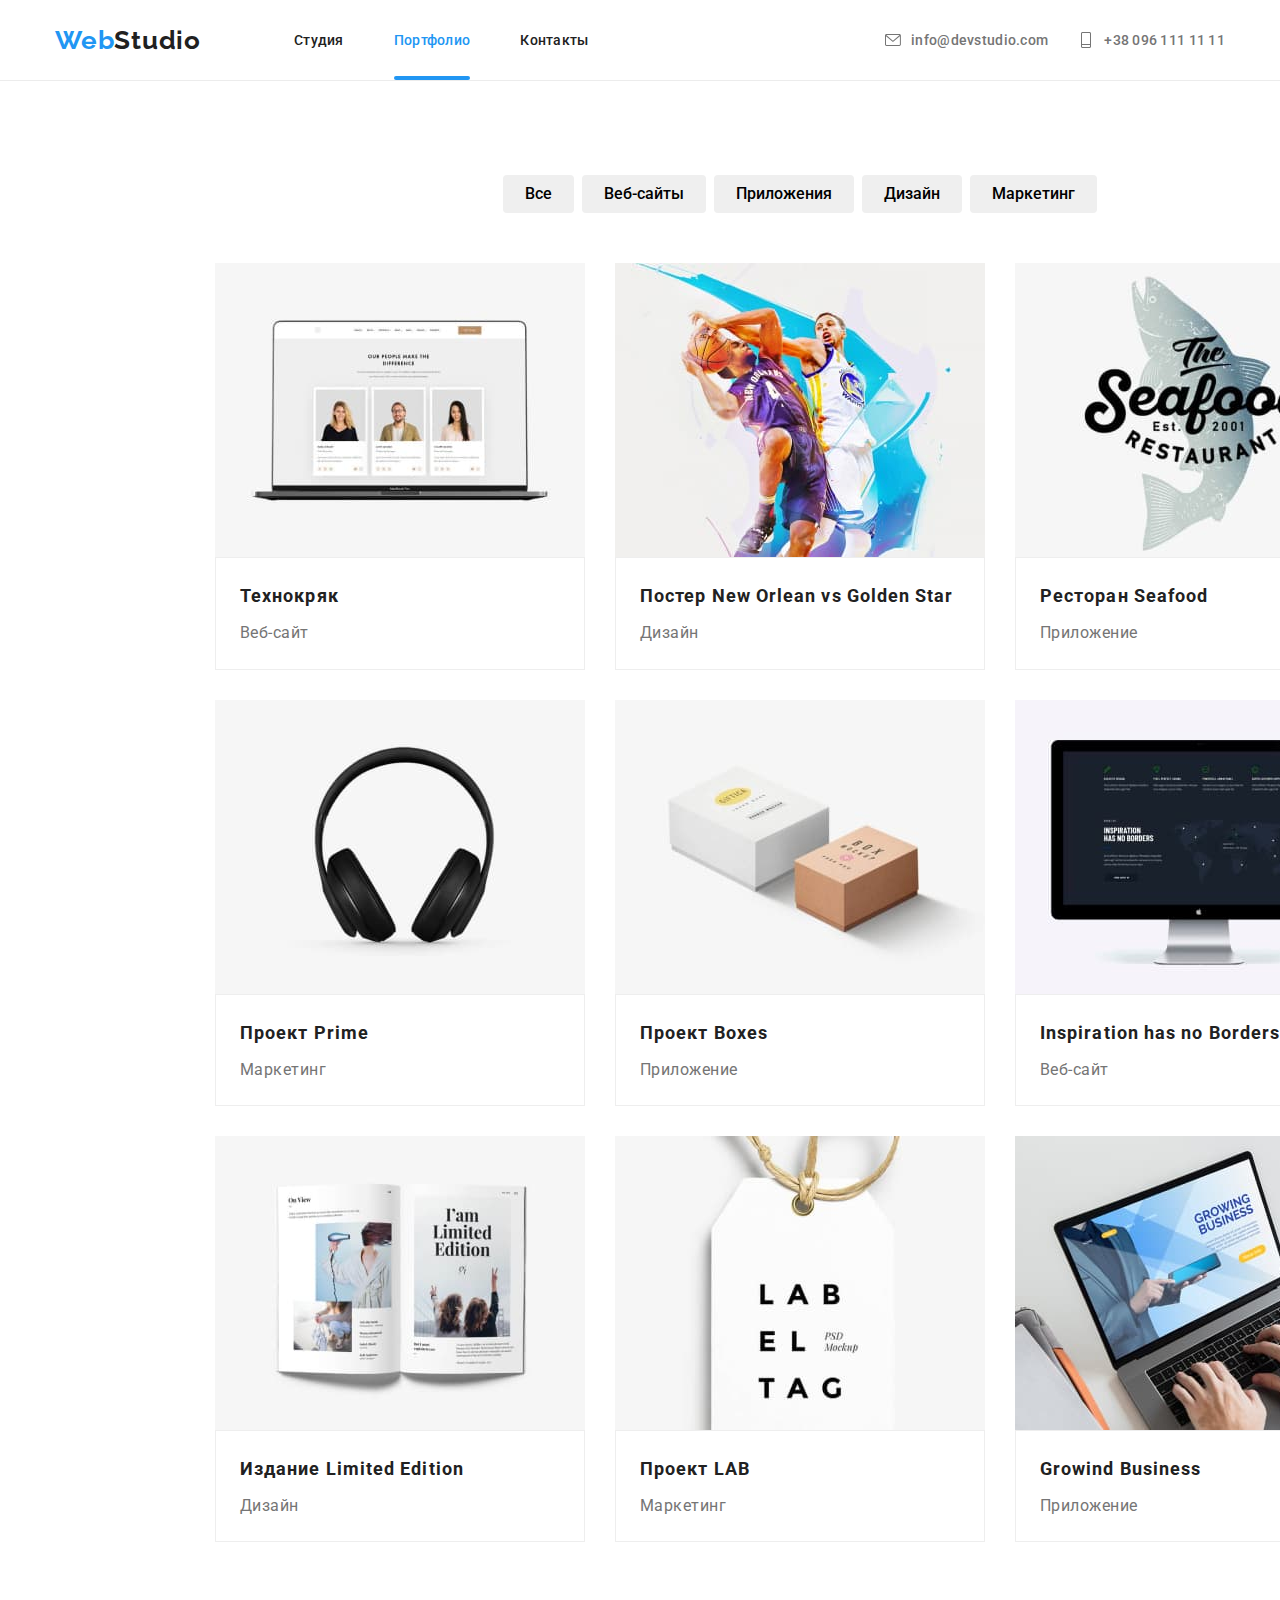
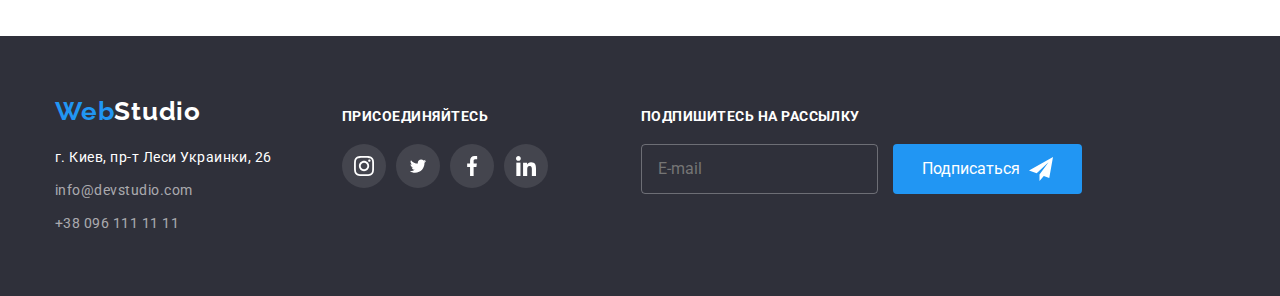
==== commit 6c90d7ed: "completed" ====
--- a/portfolio.html
+++ b/portfolio.html
@@ -25,12 +25,12 @@
           >
           <ul class="site-nav__pages-link flex">
             <li class="site-nav__item">
-              <a href="./index.html" class="site-nav__link"
-                ><span class="site-nav__underline">Студия</span></a
+              <a href="./index.html" class="site-nav__link">Студия</a>
+            </li>
+            <li class="site-nav__item">
+              <a href="./portfolio.html" class="site-nav__link"
+                ><span class="site-nav__underline">Портфолио</span></a
               >
-            </li>
-            <li class="site-nav__item">
-              <a href="./portfolio.html" class="site-nav__link">Портфолио</a>
             </li>
             <li class="site-nav__item">
               <a href="/" class="site-nav__link">Контакты</a>
@@ -95,6 +95,7 @@
             <li class="portfolio-works-list__item">
               <div class="portfolio-works-list__image-wrapper">
                 <img
+                  class="block"
                   src="./images/techduck.jpg"
                   alt="Открытый сайт на ноутбуке"
                   width="370"
@@ -117,6 +118,7 @@
             <li class="portfolio-works-list__item">
               <div class="portfolio-works-list__image-wrapper">
                 <img
+                  class="block"
                   src="./images/poster-new-orlean-vs-golden-star.jpg"
                   alt="Постер с двумя баскетболистами"
                   width="370"
@@ -140,6 +142,7 @@
             <li class="portfolio-works-list__item">
               <div class="portfolio-works-list__image-wrapper">
                 <img
+                  class="block"
                   src="./images/restaurant-seafood.jpg"
                   alt="Логотип ресторана"
                   width="370"
@@ -162,6 +165,7 @@
             <li class="portfolio-works-list__item">
               <div class="portfolio-works-list__image-wrapper">
                 <img
+                  class="block"
                   src="./images/project-prime.jpg"
                   alt="Полноразмерные наушники"
                   width="370"
@@ -184,6 +188,7 @@
             <li class="portfolio-works-list__item">
               <div class="portfolio-works-list__image-wrapper">
                 <img
+                  class="block"
                   src="./images/project-boxes.jpg"
                   alt="Две коробки"
                   width="370"
@@ -206,6 +211,7 @@
               <div class="portfolio-works-list__image-wrapper">
                 <div class="portfolio-works-list__image-wrapper">
                   <img
+                    class="block"
                     src="./images/inspiration-has-no-borders.jpg"
                     alt="Моноблок с открытым сайтом"
                     width="370"
@@ -231,6 +237,7 @@
             <li class="portfolio-works-list__item">
               <div class="portfolio-works-list__image-wrapper">
                 <img
+                  class="block"
                   src="./images/limited-edition.jpg"
                   alt="Разворот журнала"
                   width="370"
@@ -254,7 +261,12 @@
             </li>
             <li class="portfolio-works-list__item">
               <div class="portfolio-works-list__image-wrapper">
-                <img src="./images/project-lab.jpg" alt="Бирка" width="370" />
+                <img
+                  class="block"
+                  src="./images/project-lab.jpg"
+                  alt="Бирка"
+                  width="370"
+                />
                 <div class="portfolio-works-list__text-wrapper">
                   <p class="portfolio-works-list__hover-text">
                     Lorem ipsum dolor sit amet consectetur, adipisicing elit.
@@ -272,6 +284,7 @@
             <li class="portfolio-works-list__item">
               <div class="portfolio-works-list__image-wrapper">
                 <img
+                  class="block"
                   src="./images/growing-business.jpg"
                   alt="Человек работающий за ноутбуком"
                   width="370"
--- a/css/portfolio.min.css
+++ b/css/portfolio.min.css
@@ -1,2 +1,2 @@
-body{font-family:'Roboto', sans-serif;color:#757575;letter-spacing:0.03em;margin:0}h1,h2,h3,p{margin-top:0;margin-bottom:0}a{color:inherit;text-decoration:none}.social-list,.site-nav__pages-link,.site-nav-contacts{list-style:none;padding:0px;margin:0px}.header__container,.footer__container{width:1200px;padding-left:15px;padding-right:15px;margin-left:auto;margin-right:auto}.site-nav__logo,.address__logo{margin-top:auto;margin-bottom:auto;font-family:'Raleway', sans-serif;font-weight:700;font-size:26px;line-height:1.17;letter-spacing:0.03em}.site-nav__link::after,.site-nav__underline::after{content:'';position:absolute;height:4px;border-radius:2px;width:100%;bottom:0;left:0;background-color:#2196f3}.subscribe__button{border:none;border-radius:4px;cursor:pointer;-webkit-transition:background-color 250ms cubic-bezier(0.4, 0, 0.2, 1),color 250ms cubic-bezier(0.4, 0, 0.2, 1),-webkit-box-shadow 250ms cubic-bezier(0.4, 0, 0.2, 1);transition:background-color 250ms cubic-bezier(0.4, 0, 0.2, 1),color 250ms cubic-bezier(0.4, 0, 0.2, 1),-webkit-box-shadow 250ms cubic-bezier(0.4, 0, 0.2, 1);transition:background-color 250ms cubic-bezier(0.4, 0, 0.2, 1),color 250ms cubic-bezier(0.4, 0, 0.2, 1),box-shadow 250ms cubic-bezier(0.4, 0, 0.2, 1);transition:background-color 250ms cubic-bezier(0.4, 0, 0.2, 1),color 250ms cubic-bezier(0.4, 0, 0.2, 1),box-shadow 250ms cubic-bezier(0.4, 0, 0.2, 1),-webkit-box-shadow 250ms cubic-bezier(0.4, 0, 0.2, 1)}.subscribe__button:hover,.subscribe__button:focus{-webkit-box-shadow:0px 3px 1px rgba(0,0,0,0.1),0px 1px 2px rgba(0,0,0,0.08),0px 2px 2px rgba(0,0,0,0.12);box-shadow:0px 3px 1px rgba(0,0,0,0.1),0px 1px 2px rgba(0,0,0,0.08),0px 2px 2px rgba(0,0,0,0.12);background-color:#2196f3;color:#ffffff}.accent,.site-nav__underline{color:#2196f3}.flex{display:-webkit-box;display:-ms-flexbox;display:flex}.social-list__item{display:-webkit-box;display:-ms-flexbox;display:flex;-webkit-box-pack:center;-ms-flex-pack:center;justify-content:center;-webkit-box-align:center;-ms-flex-align:center;align-items:center;border-radius:50%;width:44px;height:44px;-webkit-transition:background-color 250ms cubic-bezier(0.4, 0, 0.2, 1);transition:background-color 250ms cubic-bezier(0.4, 0, 0.2, 1)}.social-list__item:not(:last-child){margin-right:10px}.social-list__item:hover{background-color:#2196f3}.social-list{display:-webkit-box;display:-ms-flexbox;display:flex;-webkit-box-pack:center;-ms-flex-pack:center;justify-content:center;color:#afb1b8}.social-list__link{font-size:0;line-height:0}.social-list__icon{fill:#afb1b8;-webkit-transition:fill 250ms cubic-bezier(0.4, 0, 0.2, 1);transition:fill 250ms cubic-bezier(0.4, 0, 0.2, 1)}.social-list__item:hover .social-list__icon{fill:#fff}.header{font-weight:500;font-size:14px;line-height:1.17;letter-spacing:0.02em;border-bottom:1px solid #ececec}.header__container{display:-webkit-box;display:-ms-flexbox;display:flex;-webkit-box-align:center;-ms-flex-align:center;align-items:center}.site-nav__logo{color:#212121;margin-right:93px}.site-nav__item{color:#212121;position:relative;-webkit-transition:color 250ms cubic-bezier(0.4, 0, 0.2, 1);transition:color 250ms cubic-bezier(0.4, 0, 0.2, 1)}.site-nav__item:hover{color:#2196f3}.site-nav__item:not(:last-child){margin-right:50px}.site-nav__link{display:inline-block;padding-bottom:32px;padding-top:32px}.site-nav__link::after{-webkit-transform:scaleX(0);transform:scaleX(0);opacity:0;-webkit-transition:opacity 250ms cubic-bezier(0.4, 0, 0.2, 1),-webkit-transform 250ms cubic-bezier(0.4, 0, 0.2, 1);transition:opacity 250ms cubic-bezier(0.4, 0, 0.2, 1),-webkit-transform 250ms cubic-bezier(0.4, 0, 0.2, 1);transition:transform 250ms cubic-bezier(0.4, 0, 0.2, 1),opacity 250ms cubic-bezier(0.4, 0, 0.2, 1);transition:transform 250ms cubic-bezier(0.4, 0, 0.2, 1),opacity 250ms cubic-bezier(0.4, 0, 0.2, 1),-webkit-transform 250ms cubic-bezier(0.4, 0, 0.2, 1)}.site-nav__link:hover::after{opacity:1;-webkit-transform:scaleX(1);transform:scaleX(1)}.site-nav-contacts{margin-left:auto}.site-nav-contacts__item{position:relative;fill:#757575;-webkit-transition:color 250ms cubic-bezier(0.4, 0, 0.2, 1),fill 250ms cubic-bezier(0.4, 0, 0.2, 1);transition:color 250ms cubic-bezier(0.4, 0, 0.2, 1),fill 250ms cubic-bezier(0.4, 0, 0.2, 1)}.site-nav-contacts__item:hover{color:#2196f3;fill:#2196f3}.site-nav-contacts__item:not(:last-child){margin-right:30px}.site-nav-contacts__link{padding-left:26px;display:inline-block;position:relative;-webkit-box-align:center;-ms-flex-align:center;align-items:center}.site-nav-contacts__icon{position:absolute;top:50%;-webkit-transform:translateY(-50%);transform:translateY(-50%)}.site-nav__underline{display:inline-block}.footer{padding-top:60px;padding-bottom:60px;font-size:14px;line-height:1.71;background-color:#2f303a;color:#fff}.footer__container{display:-webkit-box;display:-ms-flexbox;display:flex}.address{margin-right:70px}.address__logo{display:inline-block;margin-bottom:20px}.address__wrapper{font-style:normal}.address__item{display:inline-block;margin-top:9px;color:rgba(255,255,255,0.6);-webkit-transition:color 250ms cubic-bezier(0.4, 0, 0.2, 1);transition:color 250ms cubic-bezier(0.4, 0, 0.2, 1)}.address__item:hover{color:#2196f3}.social-container{margin-right:93px;padding-top:12px}.social-container__title{margin-bottom:20px;text-transform:uppercase;font-size:14px;line-height:1.17}.social-list__item--footer{background-color:rgba(255,255,255,0.1)}.social-list__icon--footer{fill:#fff}.subscribe{padding-top:12px}.subscribe__title{margin-bottom:20px;text-transform:uppercase;font-size:14px;line-height:1.17}.subscribe__email-input{padding:14px 16px;margin-right:12px;border-radius:4px;border:1px solid rgba(255,255,255,0.3);font-size:16px;line-height:1.25;background-color:transparent;color:rgba(255,255,255,0.6)}.subscribe__button{position:relative;padding:10px 62px 10px 29px;font-size:16px;line-height:1.875;color:#fff;background-color:#2196f3}.subscribe__button:after{content:'';position:absolute;display:inline-block;top:50%;right:29px;-webkit-transform:translateY(-50%);transform:translateY(-50%);background-image:url("../images/subscribe-icon.svg");width:24px;height:24px}
+body{font-family:'Roboto', sans-serif;color:#757575;letter-spacing:0.03em;margin:0}h1,h2,h3,p{margin-top:0;margin-bottom:0}a{color:inherit;text-decoration:none}.social-list,.site-nav__pages-link,.site-nav-contacts,.portfolio-buttons-list,.portfolio-works-list{list-style:none;padding:0px;margin:0px}.header__container,.footer__container,.portfolio__container{width:1200px;padding-left:15px;padding-right:15px;margin-left:auto;margin-right:auto}.site-nav__logo,.address__logo{margin-top:auto;margin-bottom:auto;font-family:'Raleway', sans-serif;font-weight:700;font-size:26px;line-height:1.17;letter-spacing:0.03em}.site-nav__link::after,.site-nav__underline::after{content:'';position:absolute;height:4px;border-radius:2px;width:100%;bottom:0;left:0;background-color:#2196f3}.subscribe__button,.portfolio-buttons-list__button{border:none;border-radius:4px;cursor:pointer;-webkit-transition:background-color 250ms cubic-bezier(0.4, 0, 0.2, 1),color 250ms cubic-bezier(0.4, 0, 0.2, 1),-webkit-box-shadow 250ms cubic-bezier(0.4, 0, 0.2, 1);transition:background-color 250ms cubic-bezier(0.4, 0, 0.2, 1),color 250ms cubic-bezier(0.4, 0, 0.2, 1),-webkit-box-shadow 250ms cubic-bezier(0.4, 0, 0.2, 1);transition:background-color 250ms cubic-bezier(0.4, 0, 0.2, 1),color 250ms cubic-bezier(0.4, 0, 0.2, 1),box-shadow 250ms cubic-bezier(0.4, 0, 0.2, 1);transition:background-color 250ms cubic-bezier(0.4, 0, 0.2, 1),color 250ms cubic-bezier(0.4, 0, 0.2, 1),box-shadow 250ms cubic-bezier(0.4, 0, 0.2, 1),-webkit-box-shadow 250ms cubic-bezier(0.4, 0, 0.2, 1)}.subscribe__button:hover,.portfolio-buttons-list__button:hover,.subscribe__button:focus,.portfolio-buttons-list__button:focus{-webkit-box-shadow:0px 3px 1px rgba(0,0,0,0.1),0px 1px 2px rgba(0,0,0,0.08),0px 2px 2px rgba(0,0,0,0.12);box-shadow:0px 3px 1px rgba(0,0,0,0.1),0px 1px 2px rgba(0,0,0,0.08),0px 2px 2px rgba(0,0,0,0.12);background-color:#2196f3;color:#ffffff}.portfolio{padding-top:94px;padding-bottom:94px;margin-right:auto;margin-left:auto;width:1600px}.accent,.site-nav__underline{color:#2196f3}.flex{display:-webkit-box;display:-ms-flexbox;display:flex}.block{display:block}.social-list{display:-webkit-box;display:-ms-flexbox;display:flex;-webkit-box-pack:center;-ms-flex-pack:center;justify-content:center;color:#afb1b8}.social-list__item{display:-webkit-box;display:-ms-flexbox;display:flex;-webkit-box-pack:center;-ms-flex-pack:center;justify-content:center;-webkit-box-align:center;-ms-flex-align:center;align-items:center;border-radius:50%;width:44px;height:44px;-webkit-transition:background-color 250ms cubic-bezier(0.4, 0, 0.2, 1);transition:background-color 250ms cubic-bezier(0.4, 0, 0.2, 1)}.social-list__item:not(:last-child){margin-right:10px}.social-list__item:hover{background-color:#2196f3}.social-list__link{font-size:0;line-height:0}.social-list__icon{fill:#afb1b8;-webkit-transition:fill 250ms cubic-bezier(0.4, 0, 0.2, 1);transition:fill 250ms cubic-bezier(0.4, 0, 0.2, 1)}.social-list__item:hover .social-list__icon{fill:#fff}.header{font-weight:500;font-size:14px;line-height:1.17;letter-spacing:0.02em;border-bottom:1px solid #ececec}.header__container{display:-webkit-box;display:-ms-flexbox;display:flex;-webkit-box-align:center;-ms-flex-align:center;align-items:center}.site-nav__logo{color:#212121;margin-right:93px}.site-nav__item{color:#212121;position:relative;-webkit-transition:color 250ms cubic-bezier(0.4, 0, 0.2, 1);transition:color 250ms cubic-bezier(0.4, 0, 0.2, 1)}.site-nav__item:hover{color:#2196f3}.site-nav__item:not(:last-child){margin-right:50px}.site-nav__link{display:inline-block;padding-bottom:32px;padding-top:32px}.site-nav__link::after{-webkit-transform:scaleX(0);transform:scaleX(0);opacity:0;-webkit-transition:opacity 250ms cubic-bezier(0.4, 0, 0.2, 1),-webkit-transform 250ms cubic-bezier(0.4, 0, 0.2, 1);transition:opacity 250ms cubic-bezier(0.4, 0, 0.2, 1),-webkit-transform 250ms cubic-bezier(0.4, 0, 0.2, 1);transition:transform 250ms cubic-bezier(0.4, 0, 0.2, 1),opacity 250ms cubic-bezier(0.4, 0, 0.2, 1);transition:transform 250ms cubic-bezier(0.4, 0, 0.2, 1),opacity 250ms cubic-bezier(0.4, 0, 0.2, 1),-webkit-transform 250ms cubic-bezier(0.4, 0, 0.2, 1)}.site-nav__link:hover::after{opacity:1;-webkit-transform:scaleX(1);transform:scaleX(1)}.site-nav-contacts{margin-left:auto}.site-nav-contacts__item{position:relative;fill:#757575;-webkit-transition:color 250ms cubic-bezier(0.4, 0, 0.2, 1),fill 250ms cubic-bezier(0.4, 0, 0.2, 1);transition:color 250ms cubic-bezier(0.4, 0, 0.2, 1),fill 250ms cubic-bezier(0.4, 0, 0.2, 1)}.site-nav-contacts__item:hover{color:#2196f3;fill:#2196f3}.site-nav-contacts__item:not(:last-child){margin-right:30px}.site-nav-contacts__link{padding-left:26px;display:inline-block;position:relative;-webkit-box-align:center;-ms-flex-align:center;align-items:center}.site-nav-contacts__icon{position:absolute;top:50%;-webkit-transform:translateY(-50%);transform:translateY(-50%)}.site-nav__underline{display:inline-block}.footer{padding-top:60px;padding-bottom:60px;font-size:14px;line-height:1.71;background-color:#2f303a;color:#fff}.footer__container{display:-webkit-box;display:-ms-flexbox;display:flex}.address{margin-right:70px}.address__logo{display:inline-block;margin-bottom:20px}.address__wrapper{font-style:normal}.address__item{display:inline-block;margin-top:9px;color:rgba(255,255,255,0.6);-webkit-transition:color 250ms cubic-bezier(0.4, 0, 0.2, 1);transition:color 250ms cubic-bezier(0.4, 0, 0.2, 1)}.address__item:hover{color:#2196f3}.social-container{margin-right:93px;padding-top:12px}.social-container__title{margin-bottom:20px;text-transform:uppercase;font-size:14px;line-height:1.17}.social-list__item--footer{background-color:rgba(255,255,255,0.1)}.social-list__icon--footer{fill:#fff}.subscribe{padding-top:12px}.subscribe__title{margin-bottom:20px;text-transform:uppercase;font-size:14px;line-height:1.17}.subscribe__email-input{padding:14px 16px;margin-right:12px;border-radius:4px;border:1px solid rgba(255,255,255,0.3);font-size:16px;line-height:1.25;background-color:transparent;color:rgba(255,255,255,0.6)}.subscribe__button{position:relative;padding:10px 62px 10px 29px;font-size:16px;line-height:1.875;color:#fff;background-color:#2196f3}.subscribe__button:after{content:'';position:absolute;display:inline-block;top:50%;right:29px;-webkit-transform:translateY(-50%);transform:translateY(-50%);background-image:url("../images/subscribe-icon.svg");width:24px;height:24px}.portfolio-buttons-list{display:-webkit-box;display:-ms-flexbox;display:flex;-webkit-box-pack:center;-ms-flex-pack:center;justify-content:center;margin-bottom:50px}.portfolio-buttons-list__item:not(:last-child){margin-right:8px}.portfolio-buttons-list__button{padding:6px 22px;font-weight:500;font-size:16px;line-height:1.63}.portfolio-works-list{display:-webkit-box;display:-ms-flexbox;display:flex;-ms-flex-wrap:wrap;flex-wrap:wrap;margin:-15px}.portfolio-works-list__item{margin:15px;-webkit-transition:-webkit-box-shadow 250ms cubic-bezier(0.4, 0, 0.2, 1);transition:-webkit-box-shadow 250ms cubic-bezier(0.4, 0, 0.2, 1);transition:box-shadow 250ms cubic-bezier(0.4, 0, 0.2, 1);transition:box-shadow 250ms cubic-bezier(0.4, 0, 0.2, 1), -webkit-box-shadow 250ms cubic-bezier(0.4, 0, 0.2, 1)}.portfolio-works-list__item:hover{-webkit-box-shadow:0px 1px 1px rgba(0,0,0,0.12),0px 4px 4px rgba(0,0,0,0.06),1px 4px 6px rgba(0,0,0,0.16);box-shadow:0px 1px 1px rgba(0,0,0,0.12),0px 4px 4px rgba(0,0,0,0.06),1px 4px 6px rgba(0,0,0,0.16)}.portfolio-works-list__image-wrapper{position:relative;overflow:hidden}.portfolio-works-list__text-wrapper{display:-webkit-box;display:-ms-flexbox;display:flex;-webkit-box-align:center;-ms-flex-align:center;align-items:center;position:absolute;top:0;left:0;padding-right:24px;padding-left:24px;width:100%;height:100%;background-color:rgba(33,150,243,0.9);-webkit-transform:translateY(100%);transform:translateY(100%);-webkit-transition:-webkit-transform 250ms cubic-bezier(0.4, 0, 0.2, 1);transition:-webkit-transform 250ms cubic-bezier(0.4, 0, 0.2, 1);transition:transform 250ms cubic-bezier(0.4, 0, 0.2, 1);transition:transform 250ms cubic-bezier(0.4, 0, 0.2, 1), -webkit-transform 250ms cubic-bezier(0.4, 0, 0.2, 1)}.portfolio-works-list__item:hover .portfolio-works-list__text-wrapper{-webkit-transform:translateY(0%);transform:translateY(0%)}.portfolio-works-list__hover-text{font-size:16px;line-height:1.88;color:#fff}.portfolio-works-list__item-context{border:1px solid #eeeeee;padding:20px 24px}.portfolio-works-list__title{margin-bottom:4px;font-size:18px;line-height:2;letter-spacing:0.06em;color:#212121}.portfolio-works-list__text{font-size:16px;line-height:1.88}
 /*# sourceMappingURL=portfolio.min.css.map */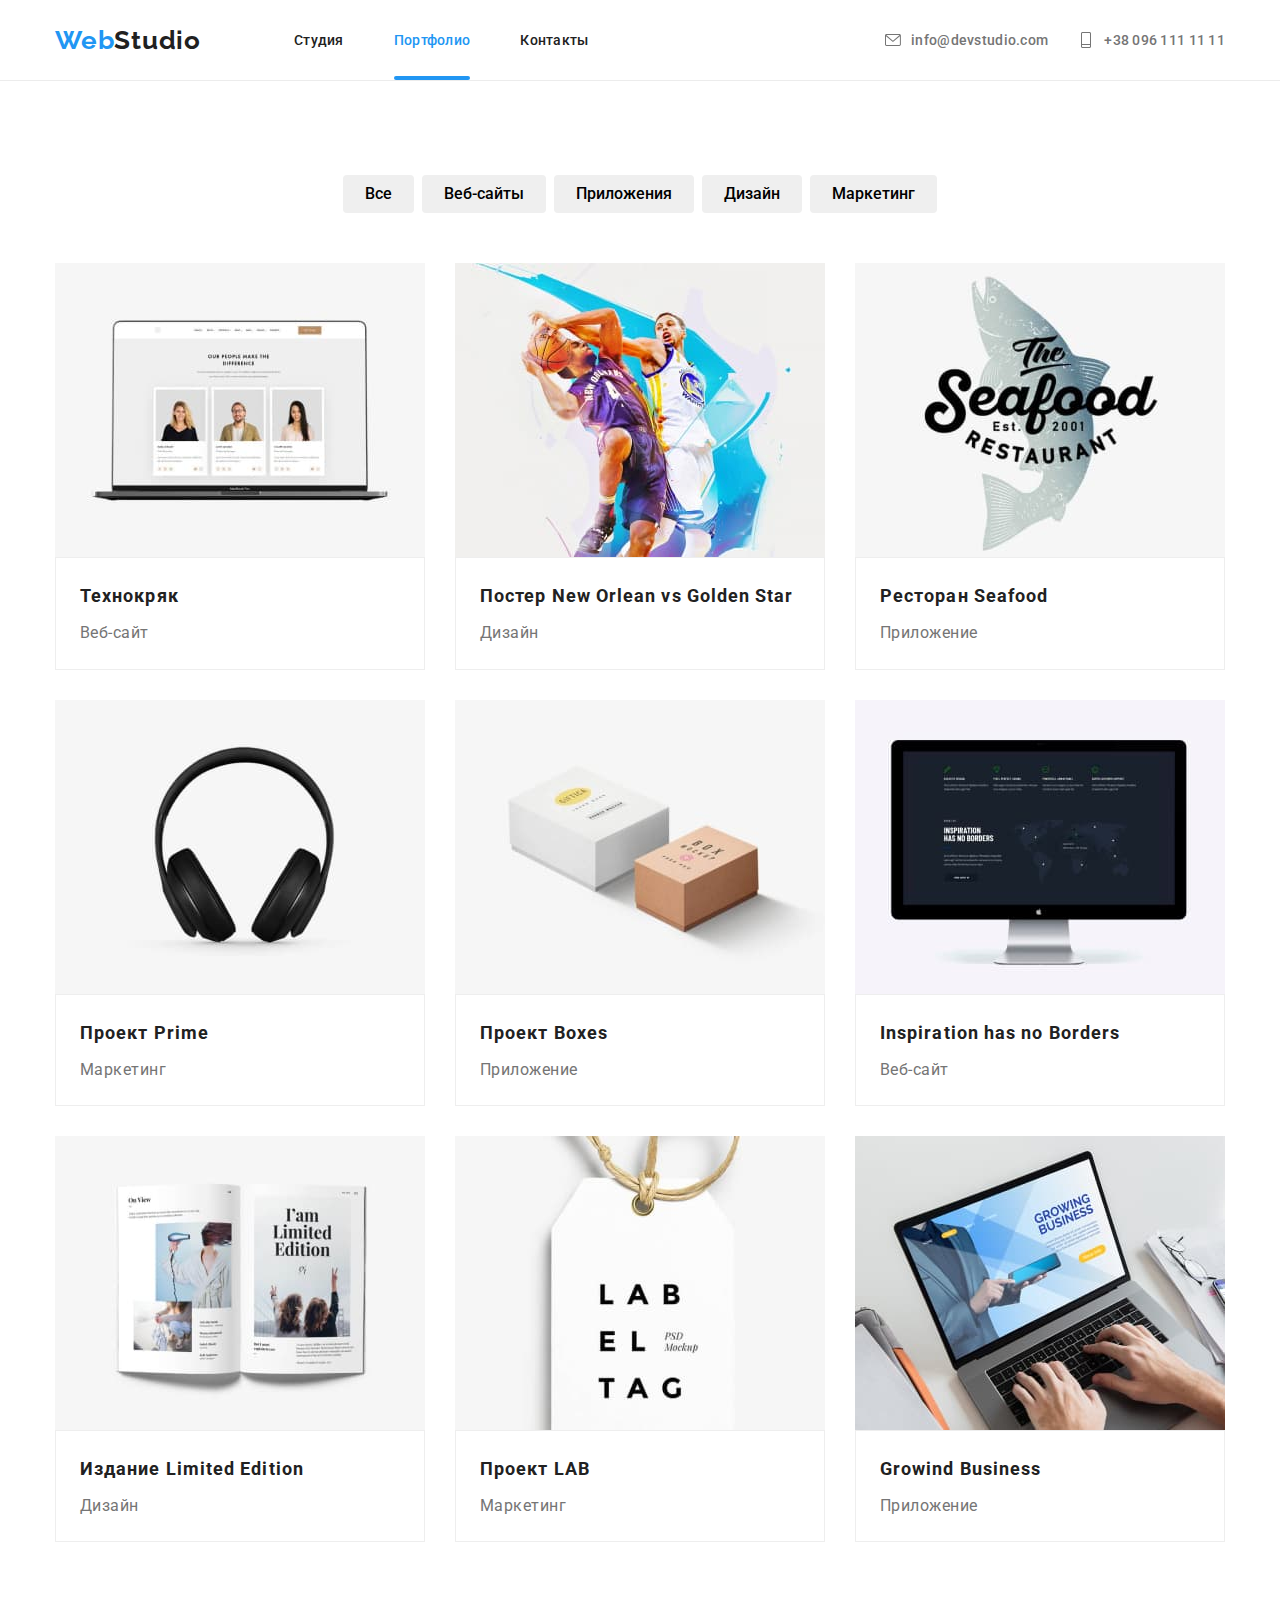
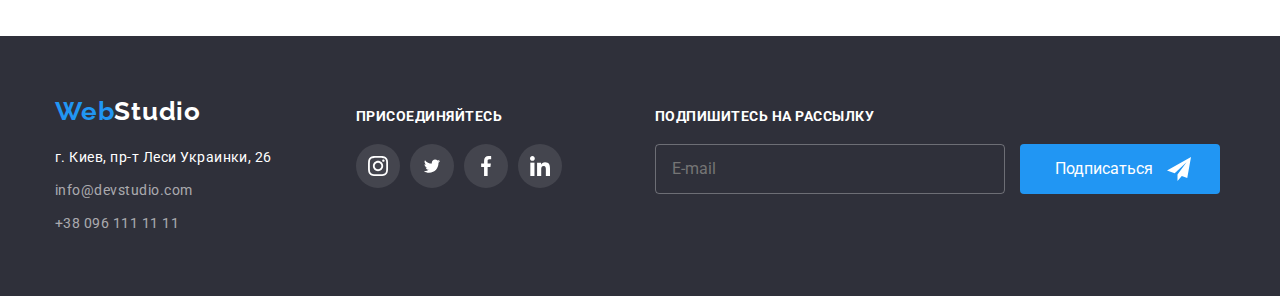
==== commit 9d1fd595: "correct many styles" ====
--- a/portfolio.html
+++ b/portfolio.html
@@ -21,11 +21,11 @@
       <div class="header__container">
         <nav class="site-nav flex">
           <a href="./index.html" class="site-nav__logo"
-            ><spnan class="accent">Web</spnan>Studio</a
+            ><span class="accent">Web</span>Studio</a
           >
           <ul class="site-nav__pages-link flex">
             <li class="site-nav__item">
-              <a href="./index.html" class="site-nav__link">Студия</a>
+              <a href="./index.html" class="site-nav__link"> Студия</a>
             </li>
             <li class="site-nav__item">
               <a href="./portfolio.html" class="site-nav__link"
@@ -39,22 +39,23 @@
         </nav>
         <ul class="site-nav-contacts flex">
           <li class="site-nav-contacts__item">
-            <svg class="site-nav-contacts__icon" width="16px" height="12px">
-              <use href="./images/icons.svg#email"></use>
-            </svg>
-            <a
-              href="mailto:info@devstudio.com"
-              class="site-nav-contacts__link flex"
-            >
-              <span>info@devstudio.com</span></a
+            <a href="mailto:info@devstudio.com" class="site-nav-contacts__link">
+              <svg class="site-nav-contacts__icon" width="16px" height="12px">
+                <use href="./images/icons.svg#email"></use>
+              </svg>
+              <span class="site-nav-contacts__link-text"
+                >info@devstudio.com</span
+              ></a
             >
           </li>
           <li class="site-nav-contacts__item">
-            <svg class="site-nav-contacts__icon" width="16px" height="16px">
-              <use href="./images/icons.svg#phone"></use>
-            </svg>
-            <a href="tel:+380961111111" class="site-nav-contacts__link flex">
-              <span>+38 096 111 11 11</span></a
+            <a href="tel:+380961111111" class="site-nav-contacts__link">
+              <svg class="site-nav-contacts__icon" width="16px" height="16px">
+                <use href="./images/icons.svg#phone"></use>
+              </svg>
+              <span class="site-nav-contacts__link-text"
+                >+38 096 111 11 11</span
+              ></a
             >
           </li>
         </ul>
@@ -93,122 +94,132 @@
           </ul>
           <ul class="portfolio-works-list">
             <li class="portfolio-works-list__item">
-              <div class="portfolio-works-list__image-wrapper">
-                <img
-                  class="block"
-                  src="./images/techduck.jpg"
-                  alt="Открытый сайт на ноутбуке"
-                  width="370"
-                />
-                <div class="portfolio-works-list__text-wrapper">
-                  <p class="portfolio-works-list__hover-text">
-                    Lorem ipsum dolor, sit amet consectetur adipisicing elit.
-                    Reiciendis quas quidem libero eligendi sequi ab laboriosam
-                    molestiae animi reprehenderit laborum quia vitae commodi
-                    dolores, voluptas consequuntur blanditiis dolore nobis
-                    dignissimos.
-                  </p>
-                </div>
-              </div>
-              <div class="portfolio-works-list__item-context">
-                <h2 class="portfolio-works-list__title">Технокряк</h2>
-                <p class="portfolio-works-list__text">Веб-сайт</p>
-              </div>
-            </li>
-            <li class="portfolio-works-list__item">
-              <div class="portfolio-works-list__image-wrapper">
-                <img
-                  class="block"
-                  src="./images/poster-new-orlean-vs-golden-star.jpg"
-                  alt="Постер с двумя баскетболистами"
-                  width="370"
-                />
-                <div class="portfolio-works-list__text-wrapper">
-                  <p class="portfolio-works-list__hover-text">
-                    Lorem ipsum dolor sit amet, consectetur adipisicing elit.
-                    Quod quaerat harum consequuntur culpa modi. Pariatur esse
-                    hic unde, saepe assumenda consequatur nobis reprehenderit
-                    quidem! Iure dolores quibusdam praesentium consectetur in!
-                  </p>
-                </div>
-              </div>
-              <div class="portfolio-works-list__item-context">
-                <h2 class="portfolio-works-list__title">
-                  Постер New Orlean vs Golden Star
-                </h2>
-                <p class="portfolio-works-list__text">Дизайн</p>
-              </div>
-            </li>
-            <li class="portfolio-works-list__item">
-              <div class="portfolio-works-list__image-wrapper">
-                <img
-                  class="block"
-                  src="./images/restaurant-seafood.jpg"
-                  alt="Логотип ресторана"
-                  width="370"
-                />
-                <div class="portfolio-works-list__text-wrapper">
-                  <p class="portfolio-works-list__hover-text">
-                    Lorem ipsum dolor sit, amet consectetur adipisicing elit.
-                    Voluptatum tempore repudiandae, temporibus voluptate
-                    reprehenderit placeat explicabo vitae atque numquam.
-                    Explicabo nulla quisquam reprehenderit! Adipisci tenetur
-                    ducimus dolore repellat similique repellendus!
-                  </p>
-                </div>
-              </div>
-              <div class="portfolio-works-list__item-context">
-                <h2 class="portfolio-works-list__title">Ресторан Seafood</h2>
-                <p class="portfolio-works-list__text">Приложение</p>
-              </div>
-            </li>
-            <li class="portfolio-works-list__item">
-              <div class="portfolio-works-list__image-wrapper">
-                <img
-                  class="block"
-                  src="./images/project-prime.jpg"
-                  alt="Полноразмерные наушники"
-                  width="370"
-                />
-                <div class="portfolio-works-list__text-wrapper">
-                  <p class="portfolio-works-list__hover-text">
-                    Lorem, ipsum dolor sit amet consectetur adipisicing elit.
-                    Esse consectetur natus inventore corporis veritatis debitis
-                    sed earum voluptatem odit. A reiciendis temporibus similique
-                    dolores voluptates qui blanditiis aliquam excepturi
-                    doloribus.
-                  </p>
-                </div>
-              </div>
-              <div class="portfolio-works-list__item-context">
-                <h2 class="portfolio-works-list__title">Проект Prime</h2>
-                <p class="portfolio-works-list__text">Маркетинг</p>
-              </div>
-            </li>
-            <li class="portfolio-works-list__item">
-              <div class="portfolio-works-list__image-wrapper">
-                <img
-                  class="block"
-                  src="./images/project-boxes.jpg"
-                  alt="Две коробки"
-                  width="370"
-                />
-                <div class="portfolio-works-list__text-wrapper">
-                  <p class="portfolio-works-list__hover-text">
-                    Lorem, ipsum dolor sit amet consectetur adipisicing elit.
-                    Nostrum ipsa sunt quae doloremque ipsum vel officia minima,
-                    minus esse autem hic illo iste blanditiis magnam maxime
-                    dolor debitis impedit facere?
-                  </p>
-                </div>
-              </div>
-              <div class="portfolio-works-list__item-context">
-                <h2 class="portfolio-works-list__title">Проект Boxes</h2>
-                <p class="portfolio-works-list__text">Приложение</p>
-              </div>
-            </li>
-            <li class="portfolio-works-list__item">
-              <div class="portfolio-works-list__image-wrapper">
+              <a class="portfolio-works-list__link" href="">
+                <div class="portfolio-works-list__image-wrapper">
+                  <img
+                    class="block"
+                    src="./images/techduck.jpg"
+                    alt="Открытый сайт на ноутбуке"
+                    width="370"
+                  />
+                  <div class="portfolio-works-list__text-wrapper">
+                    <p class="portfolio-works-list__hover-text">
+                      Lorem ipsum dolor, sit amet consectetur adipisicing elit.
+                      Reiciendis quas quidem libero eligendi sequi ab laboriosam
+                      molestiae animi reprehenderit laborum quia vitae commodi
+                      dolores, voluptas consequuntur blanditiis dolore nobis
+                      dignissimos.
+                    </p>
+                  </div>
+                </div>
+                <div class="portfolio-works-list__item-context">
+                  <h2 class="portfolio-works-list__title">Технокряк</h2>
+                  <p class="portfolio-works-list__text">Веб-сайт</p>
+                </div>
+              </a>
+            </li>
+            <li class="portfolio-works-list__item">
+              <a class="portfolio-works-list__link" href="">
+                <div class="portfolio-works-list__image-wrapper">
+                  <img
+                    class="block"
+                    src="./images/poster-new-orlean-vs-golden-star.jpg"
+                    alt="Постер с двумя баскетболистами"
+                    width="370"
+                  />
+                  <div class="portfolio-works-list__text-wrapper">
+                    <p class="portfolio-works-list__hover-text">
+                      Lorem ipsum dolor sit amet, consectetur adipisicing elit.
+                      Quod quaerat harum consequuntur culpa modi. Pariatur esse
+                      hic unde, saepe assumenda consequatur nobis reprehenderit
+                      quidem! Iure dolores quibusdam praesentium consectetur in!
+                    </p>
+                  </div>
+                </div>
+                <div class="portfolio-works-list__item-context">
+                  <h2 class="portfolio-works-list__title">
+                    Постер New Orlean vs Golden Star
+                  </h2>
+                  <p class="portfolio-works-list__text">Дизайн</p>
+                </div>
+              </a>
+            </li>
+            <li class="portfolio-works-list__item">
+              <a class="portfolio-works-list__link" href="">
+                <div class="portfolio-works-list__image-wrapper">
+                  <img
+                    class="block"
+                    src="./images/restaurant-seafood.jpg"
+                    alt="Логотип ресторана"
+                    width="370"
+                  />
+                  <div class="portfolio-works-list__text-wrapper">
+                    <p class="portfolio-works-list__hover-text">
+                      Lorem ipsum dolor sit, amet consectetur adipisicing elit.
+                      Voluptatum tempore repudiandae, temporibus voluptate
+                      reprehenderit placeat explicabo vitae atque numquam.
+                      Explicabo nulla quisquam reprehenderit! Adipisci tenetur
+                      ducimus dolore repellat similique repellendus!
+                    </p>
+                  </div>
+                </div>
+                <div class="portfolio-works-list__item-context">
+                  <h2 class="portfolio-works-list__title">Ресторан Seafood</h2>
+                  <p class="portfolio-works-list__text">Приложение</p>
+                </div>
+              </a>
+            </li>
+            <li class="portfolio-works-list__item">
+              <a class="portfolio-works-list__link" href="">
+                <div class="portfolio-works-list__image-wrapper">
+                  <img
+                    class="block"
+                    src="./images/project-prime.jpg"
+                    alt="Полноразмерные наушники"
+                    width="370"
+                  />
+                  <div class="portfolio-works-list__text-wrapper">
+                    <p class="portfolio-works-list__hover-text">
+                      Lorem, ipsum dolor sit amet consectetur adipisicing elit.
+                      Esse consectetur natus inventore corporis veritatis
+                      debitis sed earum voluptatem odit. A reiciendis temporibus
+                      similique dolores voluptates qui blanditiis aliquam
+                      excepturi doloribus.
+                    </p>
+                  </div>
+                </div>
+                <div class="portfolio-works-list__item-context">
+                  <h2 class="portfolio-works-list__title">Проект Prime</h2>
+                  <p class="portfolio-works-list__text">Маркетинг</p>
+                </div>
+              </a>
+            </li>
+            <li class="portfolio-works-list__item">
+              <a class="portfolio-works-list__link" href="">
+                <div class="portfolio-works-list__image-wrapper">
+                  <img
+                    class="block"
+                    src="./images/project-boxes.jpg"
+                    alt="Две коробки"
+                    width="370"
+                  />
+                  <div class="portfolio-works-list__text-wrapper">
+                    <p class="portfolio-works-list__hover-text">
+                      Lorem, ipsum dolor sit amet consectetur adipisicing elit.
+                      Nostrum ipsa sunt quae doloremque ipsum vel officia
+                      minima, minus esse autem hic illo iste blanditiis magnam
+                      maxime dolor debitis impedit facere?
+                    </p>
+                  </div>
+                </div>
+                <div class="portfolio-works-list__item-context">
+                  <h2 class="portfolio-works-list__title">Проект Boxes</h2>
+                  <p class="portfolio-works-list__text">Приложение</p>
+                </div>
+              </a>
+            </li>
+            <li class="portfolio-works-list__item">
+              <a class="portfolio-works-list__link" href="">
                 <div class="portfolio-works-list__image-wrapper">
                   <img
                     class="block"
@@ -226,82 +237,89 @@
                     </p>
                   </div>
                 </div>
-              </div>
-              <div class="portfolio-works-list__item-context">
-                <h2 class="portfolio-works-list__title">
-                  Inspiration has no Borders
-                </h2>
-                <p class="portfolio-works-list__text">Веб-сайт</p>
-              </div>
-            </li>
-            <li class="portfolio-works-list__item">
-              <div class="portfolio-works-list__image-wrapper">
-                <img
-                  class="block"
-                  src="./images/limited-edition.jpg"
-                  alt="Разворот журнала"
-                  width="370"
-                />
-                <div class="portfolio-works-list__text-wrapper">
-                  <p class="portfolio-works-list__hover-text">
-                    Lorem ipsum dolor sit amet consectetur adipisicing elit.
-                    Vero iste perspiciatis facere consequatur cupiditate dolorum
-                    incidunt consequuntur debitis accusamus vitae dolores
-                    nesciunt, culpa inventore cumque adipisci ullam nobis
-                    quisquam sapiente.
-                  </p>
-                </div>
-              </div>
-              <div class="portfolio-works-list__item-context">
-                <h2 class="portfolio-works-list__title">
-                  Издание Limited Edition
-                </h2>
-                <p class="portfolio-works-list__text">Дизайн</p>
-              </div>
-            </li>
-            <li class="portfolio-works-list__item">
-              <div class="portfolio-works-list__image-wrapper">
-                <img
-                  class="block"
-                  src="./images/project-lab.jpg"
-                  alt="Бирка"
-                  width="370"
-                />
-                <div class="portfolio-works-list__text-wrapper">
-                  <p class="portfolio-works-list__hover-text">
-                    Lorem ipsum dolor sit amet consectetur, adipisicing elit.
-                    Architecto odio ipsa nostrum debitis qui explicabo quod
-                    ratione reprehenderit quisquam totam, perferendis asperiores
-                    libero tempora, dolores delectus atque aut. A, impedit.
-                  </p>
-                </div>
-              </div>
-              <div class="portfolio-works-list__item-context">
-                <h2 class="portfolio-works-list__title">Проект LAB</h2>
-                <p class="portfolio-works-list__text">Маркетинг</p>
-              </div>
-            </li>
-            <li class="portfolio-works-list__item">
-              <div class="portfolio-works-list__image-wrapper">
-                <img
-                  class="block"
-                  src="./images/growing-business.jpg"
-                  alt="Человек работающий за ноутбуком"
-                  width="370"
-                />
-                <div class="portfolio-works-list__text-wrapper">
-                  <p class="portfolio-works-list__hover-text">
-                    Lorem ipsum dolor sit amet consectetur adipisicing elit.
-                    Facilis hic, nulla ad, nihil commodi iusto beatae rerum
-                    necessitatibus sunt illo fuga earum eos ipsa omnis quis
-                    dolor voluptate in perferendis.
-                  </p>
-                </div>
-              </div>
-              <div class="portfolio-works-list__item-context">
-                <h2 class="portfolio-works-list__title">Growind Business</h2>
-                <p class="portfolio-works-list__text">Приложение</p>
-              </div>
+                <div class="portfolio-works-list__item-context">
+                  <h2 class="portfolio-works-list__title">
+                    Inspiration has no Borders
+                  </h2>
+                  <p class="portfolio-works-list__text">Веб-сайт</p>
+                </div>
+              </a>
+            </li>
+            <li class="portfolio-works-list__item">
+              <a class="portfolio-works-list__link" href="">
+                <div class="portfolio-works-list__image-wrapper">
+                  <img
+                    class="block"
+                    src="./images/limited-edition.jpg"
+                    alt="Разворот журнала"
+                    width="370"
+                  />
+                  <div class="portfolio-works-list__text-wrapper">
+                    <p class="portfolio-works-list__hover-text">
+                      Lorem ipsum dolor sit amet consectetur adipisicing elit.
+                      Vero iste perspiciatis facere consequatur cupiditate
+                      dolorum incidunt consequuntur debitis accusamus vitae
+                      dolores nesciunt, culpa inventore cumque adipisci ullam
+                      nobis quisquam sapiente.
+                    </p>
+                  </div>
+                </div>
+                <div class="portfolio-works-list__item-context">
+                  <h2 class="portfolio-works-list__title">
+                    Издание Limited Edition
+                  </h2>
+                  <p class="portfolio-works-list__text">Дизайн</p>
+                </div>
+              </a>
+            </li>
+            <li class="portfolio-works-list__item">
+              <a class="portfolio-works-list__link" href="">
+                <div class="portfolio-works-list__image-wrapper">
+                  <img
+                    class="block"
+                    src="./images/project-lab.jpg"
+                    alt="Бирка"
+                    width="370"
+                  />
+                  <div class="portfolio-works-list__text-wrapper">
+                    <p class="portfolio-works-list__hover-text">
+                      Lorem ipsum dolor sit amet consectetur, adipisicing elit.
+                      Architecto odio ipsa nostrum debitis qui explicabo quod
+                      ratione reprehenderit quisquam totam, perferendis
+                      asperiores libero tempora, dolores delectus atque aut. A,
+                      impedit.
+                    </p>
+                  </div>
+                </div>
+                <div class="portfolio-works-list__item-context">
+                  <h2 class="portfolio-works-list__title">Проект LAB</h2>
+                  <p class="portfolio-works-list__text">Маркетинг</p>
+                </div>
+              </a>
+            </li>
+            <li class="portfolio-works-list__item">
+              <a class="portfolio-works-list__link" href="">
+                <div class="portfolio-works-list__image-wrapper">
+                  <img
+                    class="block"
+                    src="./images/growing-business.jpg"
+                    alt="Человек работающий за ноутбуком"
+                    width="370"
+                  />
+                  <div class="portfolio-works-list__text-wrapper">
+                    <p class="portfolio-works-list__hover-text">
+                      Lorem ipsum dolor sit amet consectetur adipisicing elit.
+                      Facilis hic, nulla ad, nihil commodi iusto beatae rerum
+                      necessitatibus sunt illo fuga earum eos ipsa omnis quis
+                      dolor voluptate in perferendis.
+                    </p>
+                  </div>
+                </div>
+                <div class="portfolio-works-list__item-context">
+                  <h2 class="portfolio-works-list__title">Growind Business</h2>
+                  <p class="portfolio-works-list__text">Приложение</p>
+                </div>
+              </a>
             </li>
           </ul>
         </div>
@@ -326,8 +344,8 @@
         <div class="social-container">
           <h2 class="social-container__title">Присоединяйтесь</h2>
           <ul class="social-list">
-            <li class="social-list__item social-list__item--footer">
-              <a href="" class="social-list__link"
+            <li class="social-list__item">
+              <a href="" class="social-list__link social-list__link--footer"
                 ><svg
                   class="social-list__icon social-list__icon--footer"
                   width="20px"
@@ -337,8 +355,8 @@
                 </svg>
               </a>
             </li>
-            <li class="social-list__item social-list__item--footer">
-              <a href="" class="social-list__link"
+            <li class="social-list__item">
+              <a href="" class="social-list__link social-list__link--footer"
                 ><svg
                   class="social-list__icon social-list__icon--footer"
                   width="20px"
@@ -348,8 +366,8 @@
                 </svg>
               </a>
             </li>
-            <li class="social-list__item social-list__item--footer">
-              <a href="" class="social-list__link"
+            <li class="social-list__item">
+              <a href="" class="social-list__link social-list__link--footer"
                 ><svg
                   class="social-list__icon social-list__icon--footer"
                   width="20px"
@@ -359,8 +377,8 @@
                 </svg>
               </a>
             </li>
-            <li class="social-list__item social-list__item--footer">
-              <a href="" class="social-list__link"
+            <li class="social-list__item">
+              <a href="" class="social-list__link social-list__link--footer"
                 ><svg
                   class="social-list__icon social-list__icon--footer"
                   width="20px"
--- a/css/portfolio.min.css
+++ b/css/portfolio.min.css
@@ -1,2 +1,2 @@
-body{font-family:'Roboto', sans-serif;color:#757575;letter-spacing:0.03em;margin:0}h1,h2,h3,p{margin-top:0;margin-bottom:0}a{color:inherit;text-decoration:none}.social-list,.site-nav__pages-link,.site-nav-contacts,.portfolio-buttons-list,.portfolio-works-list{list-style:none;padding:0px;margin:0px}.header__container,.footer__container,.portfolio__container{width:1200px;padding-left:15px;padding-right:15px;margin-left:auto;margin-right:auto}.site-nav__logo,.address__logo{margin-top:auto;margin-bottom:auto;font-family:'Raleway', sans-serif;font-weight:700;font-size:26px;line-height:1.17;letter-spacing:0.03em}.site-nav__link::after,.site-nav__underline::after{content:'';position:absolute;height:4px;border-radius:2px;width:100%;bottom:0;left:0;background-color:#2196f3}.subscribe__button,.portfolio-buttons-list__button{border:none;border-radius:4px;cursor:pointer;-webkit-transition:background-color 250ms cubic-bezier(0.4, 0, 0.2, 1),color 250ms cubic-bezier(0.4, 0, 0.2, 1),-webkit-box-shadow 250ms cubic-bezier(0.4, 0, 0.2, 1);transition:background-color 250ms cubic-bezier(0.4, 0, 0.2, 1),color 250ms cubic-bezier(0.4, 0, 0.2, 1),-webkit-box-shadow 250ms cubic-bezier(0.4, 0, 0.2, 1);transition:background-color 250ms cubic-bezier(0.4, 0, 0.2, 1),color 250ms cubic-bezier(0.4, 0, 0.2, 1),box-shadow 250ms cubic-bezier(0.4, 0, 0.2, 1);transition:background-color 250ms cubic-bezier(0.4, 0, 0.2, 1),color 250ms cubic-bezier(0.4, 0, 0.2, 1),box-shadow 250ms cubic-bezier(0.4, 0, 0.2, 1),-webkit-box-shadow 250ms cubic-bezier(0.4, 0, 0.2, 1)}.subscribe__button:hover,.portfolio-buttons-list__button:hover,.subscribe__button:focus,.portfolio-buttons-list__button:focus{-webkit-box-shadow:0px 3px 1px rgba(0,0,0,0.1),0px 1px 2px rgba(0,0,0,0.08),0px 2px 2px rgba(0,0,0,0.12);box-shadow:0px 3px 1px rgba(0,0,0,0.1),0px 1px 2px rgba(0,0,0,0.08),0px 2px 2px rgba(0,0,0,0.12);background-color:#2196f3;color:#ffffff}.portfolio{padding-top:94px;padding-bottom:94px;margin-right:auto;margin-left:auto;width:1600px}.accent,.site-nav__underline{color:#2196f3}.flex{display:-webkit-box;display:-ms-flexbox;display:flex}.block{display:block}.social-list{display:-webkit-box;display:-ms-flexbox;display:flex;-webkit-box-pack:center;-ms-flex-pack:center;justify-content:center;color:#afb1b8}.social-list__item{display:-webkit-box;display:-ms-flexbox;display:flex;-webkit-box-pack:center;-ms-flex-pack:center;justify-content:center;-webkit-box-align:center;-ms-flex-align:center;align-items:center;border-radius:50%;width:44px;height:44px;-webkit-transition:background-color 250ms cubic-bezier(0.4, 0, 0.2, 1);transition:background-color 250ms cubic-bezier(0.4, 0, 0.2, 1)}.social-list__item:not(:last-child){margin-right:10px}.social-list__item:hover{background-color:#2196f3}.social-list__link{font-size:0;line-height:0}.social-list__icon{fill:#afb1b8;-webkit-transition:fill 250ms cubic-bezier(0.4, 0, 0.2, 1);transition:fill 250ms cubic-bezier(0.4, 0, 0.2, 1)}.social-list__item:hover .social-list__icon{fill:#fff}.header{font-weight:500;font-size:14px;line-height:1.17;letter-spacing:0.02em;border-bottom:1px solid #ececec}.header__container{display:-webkit-box;display:-ms-flexbox;display:flex;-webkit-box-align:center;-ms-flex-align:center;align-items:center}.site-nav__logo{color:#212121;margin-right:93px}.site-nav__item{color:#212121;position:relative;-webkit-transition:color 250ms cubic-bezier(0.4, 0, 0.2, 1);transition:color 250ms cubic-bezier(0.4, 0, 0.2, 1)}.site-nav__item:hover{color:#2196f3}.site-nav__item:not(:last-child){margin-right:50px}.site-nav__link{display:inline-block;padding-bottom:32px;padding-top:32px}.site-nav__link::after{-webkit-transform:scaleX(0);transform:scaleX(0);opacity:0;-webkit-transition:opacity 250ms cubic-bezier(0.4, 0, 0.2, 1),-webkit-transform 250ms cubic-bezier(0.4, 0, 0.2, 1);transition:opacity 250ms cubic-bezier(0.4, 0, 0.2, 1),-webkit-transform 250ms cubic-bezier(0.4, 0, 0.2, 1);transition:transform 250ms cubic-bezier(0.4, 0, 0.2, 1),opacity 250ms cubic-bezier(0.4, 0, 0.2, 1);transition:transform 250ms cubic-bezier(0.4, 0, 0.2, 1),opacity 250ms cubic-bezier(0.4, 0, 0.2, 1),-webkit-transform 250ms cubic-bezier(0.4, 0, 0.2, 1)}.site-nav__link:hover::after{opacity:1;-webkit-transform:scaleX(1);transform:scaleX(1)}.site-nav-contacts{margin-left:auto}.site-nav-contacts__item{position:relative;fill:#757575;-webkit-transition:color 250ms cubic-bezier(0.4, 0, 0.2, 1),fill 250ms cubic-bezier(0.4, 0, 0.2, 1);transition:color 250ms cubic-bezier(0.4, 0, 0.2, 1),fill 250ms cubic-bezier(0.4, 0, 0.2, 1)}.site-nav-contacts__item:hover{color:#2196f3;fill:#2196f3}.site-nav-contacts__item:not(:last-child){margin-right:30px}.site-nav-contacts__link{padding-left:26px;display:inline-block;position:relative;-webkit-box-align:center;-ms-flex-align:center;align-items:center}.site-nav-contacts__icon{position:absolute;top:50%;-webkit-transform:translateY(-50%);transform:translateY(-50%)}.site-nav__underline{display:inline-block}.footer{padding-top:60px;padding-bottom:60px;font-size:14px;line-height:1.71;background-color:#2f303a;color:#fff}.footer__container{display:-webkit-box;display:-ms-flexbox;display:flex}.address{margin-right:70px}.address__logo{display:inline-block;margin-bottom:20px}.address__wrapper{font-style:normal}.address__item{display:inline-block;margin-top:9px;color:rgba(255,255,255,0.6);-webkit-transition:color 250ms cubic-bezier(0.4, 0, 0.2, 1);transition:color 250ms cubic-bezier(0.4, 0, 0.2, 1)}.address__item:hover{color:#2196f3}.social-container{margin-right:93px;padding-top:12px}.social-container__title{margin-bottom:20px;text-transform:uppercase;font-size:14px;line-height:1.17}.social-list__item--footer{background-color:rgba(255,255,255,0.1)}.social-list__icon--footer{fill:#fff}.subscribe{padding-top:12px}.subscribe__title{margin-bottom:20px;text-transform:uppercase;font-size:14px;line-height:1.17}.subscribe__email-input{padding:14px 16px;margin-right:12px;border-radius:4px;border:1px solid rgba(255,255,255,0.3);font-size:16px;line-height:1.25;background-color:transparent;color:rgba(255,255,255,0.6)}.subscribe__button{position:relative;padding:10px 62px 10px 29px;font-size:16px;line-height:1.875;color:#fff;background-color:#2196f3}.subscribe__button:after{content:'';position:absolute;display:inline-block;top:50%;right:29px;-webkit-transform:translateY(-50%);transform:translateY(-50%);background-image:url("../images/subscribe-icon.svg");width:24px;height:24px}.portfolio-buttons-list{display:-webkit-box;display:-ms-flexbox;display:flex;-webkit-box-pack:center;-ms-flex-pack:center;justify-content:center;margin-bottom:50px}.portfolio-buttons-list__item:not(:last-child){margin-right:8px}.portfolio-buttons-list__button{padding:6px 22px;font-weight:500;font-size:16px;line-height:1.63}.portfolio-works-list{display:-webkit-box;display:-ms-flexbox;display:flex;-ms-flex-wrap:wrap;flex-wrap:wrap;margin:-15px}.portfolio-works-list__item{margin:15px;-webkit-transition:-webkit-box-shadow 250ms cubic-bezier(0.4, 0, 0.2, 1);transition:-webkit-box-shadow 250ms cubic-bezier(0.4, 0, 0.2, 1);transition:box-shadow 250ms cubic-bezier(0.4, 0, 0.2, 1);transition:box-shadow 250ms cubic-bezier(0.4, 0, 0.2, 1), -webkit-box-shadow 250ms cubic-bezier(0.4, 0, 0.2, 1)}.portfolio-works-list__item:hover{-webkit-box-shadow:0px 1px 1px rgba(0,0,0,0.12),0px 4px 4px rgba(0,0,0,0.06),1px 4px 6px rgba(0,0,0,0.16);box-shadow:0px 1px 1px rgba(0,0,0,0.12),0px 4px 4px rgba(0,0,0,0.06),1px 4px 6px rgba(0,0,0,0.16)}.portfolio-works-list__image-wrapper{position:relative;overflow:hidden}.portfolio-works-list__text-wrapper{display:-webkit-box;display:-ms-flexbox;display:flex;-webkit-box-align:center;-ms-flex-align:center;align-items:center;position:absolute;top:0;left:0;padding-right:24px;padding-left:24px;width:100%;height:100%;background-color:rgba(33,150,243,0.9);-webkit-transform:translateY(100%);transform:translateY(100%);-webkit-transition:-webkit-transform 250ms cubic-bezier(0.4, 0, 0.2, 1);transition:-webkit-transform 250ms cubic-bezier(0.4, 0, 0.2, 1);transition:transform 250ms cubic-bezier(0.4, 0, 0.2, 1);transition:transform 250ms cubic-bezier(0.4, 0, 0.2, 1), -webkit-transform 250ms cubic-bezier(0.4, 0, 0.2, 1)}.portfolio-works-list__item:hover .portfolio-works-list__text-wrapper{-webkit-transform:translateY(0%);transform:translateY(0%)}.portfolio-works-list__hover-text{font-size:16px;line-height:1.88;color:#fff}.portfolio-works-list__item-context{border:1px solid #eeeeee;padding:20px 24px}.portfolio-works-list__title{margin-bottom:4px;font-size:18px;line-height:2;letter-spacing:0.06em;color:#212121}.portfolio-works-list__text{font-size:16px;line-height:1.88}
+body{font-family:'Roboto', sans-serif;color:#757575;letter-spacing:0.03em;margin:0}h1,h2,h3,p{margin-top:0;margin-bottom:0}a{color:inherit;text-decoration:none}.social-list,.site-nav__pages-link,.site-nav-contacts,.portfolio-buttons-list,.portfolio-works-list{list-style:none;padding:0px;margin:0px}.header__container,.footer__container,.portfolio__container{width:1200px;padding-left:15px;padding-right:15px;margin-left:auto;margin-right:auto}.site-nav__logo,.address__logo{margin-top:auto;margin-bottom:auto;font-family:'Raleway', sans-serif;font-weight:700;font-size:26px;line-height:1.17;letter-spacing:0.03em}.site-nav__link::after,.site-nav__underline::after{content:'';position:absolute;height:4px;border-radius:2px;width:100%;bottom:0;left:0;background-color:#2196f3}.subscribe__button,.portfolio-buttons-list__button{border:none;border-radius:4px;cursor:pointer;-webkit-transition:background-color 250ms cubic-bezier(0.4, 0, 0.2, 1),color 250ms cubic-bezier(0.4, 0, 0.2, 1),-webkit-box-shadow 250ms cubic-bezier(0.4, 0, 0.2, 1);transition:background-color 250ms cubic-bezier(0.4, 0, 0.2, 1),color 250ms cubic-bezier(0.4, 0, 0.2, 1),-webkit-box-shadow 250ms cubic-bezier(0.4, 0, 0.2, 1);transition:background-color 250ms cubic-bezier(0.4, 0, 0.2, 1),color 250ms cubic-bezier(0.4, 0, 0.2, 1),box-shadow 250ms cubic-bezier(0.4, 0, 0.2, 1);transition:background-color 250ms cubic-bezier(0.4, 0, 0.2, 1),color 250ms cubic-bezier(0.4, 0, 0.2, 1),box-shadow 250ms cubic-bezier(0.4, 0, 0.2, 1),-webkit-box-shadow 250ms cubic-bezier(0.4, 0, 0.2, 1)}.subscribe__button:hover,.portfolio-buttons-list__button:hover,.subscribe__button:focus,.portfolio-buttons-list__button:focus{-webkit-box-shadow:0px 3px 1px rgba(0,0,0,0.1),0px 1px 2px rgba(0,0,0,0.08),0px 2px 2px rgba(0,0,0,0.12);box-shadow:0px 3px 1px rgba(0,0,0,0.1),0px 1px 2px rgba(0,0,0,0.08),0px 2px 2px rgba(0,0,0,0.12);background-color:#2196f3;color:#ffffff}.portfolio{padding-top:94px;padding-bottom:94px;margin-right:auto;margin-left:auto}.accent,.site-nav__underline{color:#2196f3}.flex{display:-webkit-box;display:-ms-flexbox;display:flex}.block{display:block}.social-list{display:-webkit-box;display:-ms-flexbox;display:flex;-webkit-box-pack:center;-ms-flex-pack:center;justify-content:center;color:#afb1b8}.social-list__item:not(:last-child){margin-right:10px}.social-list__link{font-size:0;line-height:0;display:-webkit-box;display:-ms-flexbox;display:flex;-webkit-box-pack:center;-ms-flex-pack:center;justify-content:center;-webkit-box-align:center;-ms-flex-align:center;align-items:center;border-radius:50%;width:44px;height:44px;-webkit-transition:background-color 250ms cubic-bezier(0.4, 0, 0.2, 1);transition:background-color 250ms cubic-bezier(0.4, 0, 0.2, 1)}.social-list__link:hover,.social-list__link:focus{background-color:#2196f3}.social-list__icon{fill:#afb1b8;-webkit-transition:fill 250ms cubic-bezier(0.4, 0, 0.2, 1);transition:fill 250ms cubic-bezier(0.4, 0, 0.2, 1)}.social-list__link:hover .social-list__icon,.social-list__link:focus .social-list__icon{fill:#fff}.header{font-weight:500;font-size:14px;line-height:1.17;letter-spacing:0.02em;border-bottom:1px solid #ececec}.header__container{display:-webkit-box;display:-ms-flexbox;display:flex;-webkit-box-align:center;-ms-flex-align:center;align-items:center}.site-nav__logo{color:#212121;margin-right:93px}.site-nav__item:not(:last-child){margin-right:50px}.site-nav__link{display:inline-block;padding-bottom:32px;padding-top:32px;color:#212121;position:relative;-webkit-transition:color 250ms cubic-bezier(0.4, 0, 0.2, 1);transition:color 250ms cubic-bezier(0.4, 0, 0.2, 1)}.site-nav__link:hover,.site-nav__link:focus{color:#2196f3}.site-nav__link::after{-webkit-transform:scaleX(0);transform:scaleX(0);opacity:0;-webkit-transition:opacity 250ms cubic-bezier(0.4, 0, 0.2, 1),-webkit-transform 250ms cubic-bezier(0.4, 0, 0.2, 1);transition:opacity 250ms cubic-bezier(0.4, 0, 0.2, 1),-webkit-transform 250ms cubic-bezier(0.4, 0, 0.2, 1);transition:transform 250ms cubic-bezier(0.4, 0, 0.2, 1),opacity 250ms cubic-bezier(0.4, 0, 0.2, 1);transition:transform 250ms cubic-bezier(0.4, 0, 0.2, 1),opacity 250ms cubic-bezier(0.4, 0, 0.2, 1),-webkit-transform 250ms cubic-bezier(0.4, 0, 0.2, 1)}.site-nav__link:hover::after,.site-nav__link:focus::after{opacity:1;-webkit-transform:scaleX(1);transform:scaleX(1)}.site-nav-contacts{margin-left:auto}.site-nav-contacts__item{position:relative}.site-nav-contacts__item:not(:last-child){margin-right:30px}.site-nav-contacts__link{display:inline-block;position:relative;-webkit-box-align:center;-ms-flex-align:center;align-items:center;fill:#757575;-webkit-transition:color 250ms cubic-bezier(0.4, 0, 0.2, 1),fill 250ms cubic-bezier(0.4, 0, 0.2, 1);transition:color 250ms cubic-bezier(0.4, 0, 0.2, 1),fill 250ms cubic-bezier(0.4, 0, 0.2, 1)}.site-nav-contacts__link:hover,.site-nav-contacts__link:focus{color:#2196f3}.site-nav-contacts__icon{display:inline-block;fill:#757575;position:absolute;top:50%;-webkit-transform:translateY(-50%);transform:translateY(-50%)}.site-nav-contacts__link:hover .site-nav-contacts__icon,.site-nav-contacts__link:focus .site-nav-contacts__icon{fill:#2196f3}.site-nav-contacts__link-text{margin-left:26px}.site-nav__underline{display:inline-block}.footer{padding-top:60px;padding-bottom:60px;font-size:14px;line-height:1.71;background-color:#2f303a;color:#fff}.footer__container{display:-webkit-box;display:-ms-flexbox;display:flex}.address{width:231px;margin-right:70px}.address__logo{display:inline-block;margin-bottom:20px}.address__wrapper{font-style:normal}.address__item{display:inline-block;margin-top:9px;color:rgba(255,255,255,0.6);-webkit-transition:color 250ms cubic-bezier(0.4, 0, 0.2, 1);transition:color 250ms cubic-bezier(0.4, 0, 0.2, 1)}.address__item:hover,.address__item:focus{color:#2196f3}.social-container{margin-right:93px;padding-top:12px}.social-container__title{margin-bottom:20px;text-transform:uppercase;font-size:14px;line-height:1.17}.social-list__link--footer{background-color:rgba(255,255,255,0.1)}.social-list__icon--footer{fill:#fff}.subscribe{padding-top:12px}.subscribe__title{margin-bottom:20px;text-transform:uppercase;font-size:14px;line-height:1.17}.subscribe__email-input{padding:14px 16px;margin-right:12px;width:350px;border-radius:4px;border:1px solid rgba(255,255,255,0.3);font-size:16px;line-height:1.25;background-color:transparent;color:rgba(255,255,255,0.6)}.subscribe__button{position:relative;padding:10px 62px 10px 29px;width:200px;font-size:16px;line-height:1.875;color:#fff;background-color:#2196f3}.subscribe__button:after{content:'';position:absolute;display:inline-block;top:50%;right:29px;-webkit-transform:translateY(-50%);transform:translateY(-50%);background-image:url("../images/subscribe-icon.svg");width:24px;height:24px}.portfolio-buttons-list{display:-webkit-box;display:-ms-flexbox;display:flex;-webkit-box-pack:center;-ms-flex-pack:center;justify-content:center;margin-bottom:50px}.portfolio-buttons-list__item:not(:last-child){margin-right:8px}.portfolio-buttons-list__button{padding:6px 22px;font-weight:500;font-size:16px;line-height:1.63}.portfolio-works-list{display:-webkit-box;display:-ms-flexbox;display:flex;-ms-flex-wrap:wrap;flex-wrap:wrap;margin:-15px}.portfolio-works-list__item{margin:15px}.portfolio-works-list__link{display:inline-block;-webkit-transition:-webkit-box-shadow 250ms cubic-bezier(0.4, 0, 0.2, 1);transition:-webkit-box-shadow 250ms cubic-bezier(0.4, 0, 0.2, 1);transition:box-shadow 250ms cubic-bezier(0.4, 0, 0.2, 1);transition:box-shadow 250ms cubic-bezier(0.4, 0, 0.2, 1), -webkit-box-shadow 250ms cubic-bezier(0.4, 0, 0.2, 1)}.portfolio-works-list__link:hover,.portfolio-works-list__link:focus{-webkit-box-shadow:0px 1px 1px rgba(0,0,0,0.12),0px 4px 4px rgba(0,0,0,0.06),1px 4px 6px rgba(0,0,0,0.16);box-shadow:0px 1px 1px rgba(0,0,0,0.12),0px 4px 4px rgba(0,0,0,0.06),1px 4px 6px rgba(0,0,0,0.16)}.portfolio-works-list__image-wrapper{position:relative;overflow:hidden}.portfolio-works-list__text-wrapper{display:-webkit-box;display:-ms-flexbox;display:flex;-webkit-box-align:center;-ms-flex-align:center;align-items:center;position:absolute;top:0;left:0;padding-right:24px;padding-left:24px;width:100%;height:100%;background-color:rgba(33,150,243,0.9);-webkit-transform:translateY(100%);transform:translateY(100%);-webkit-transition:-webkit-transform 250ms cubic-bezier(0.4, 0, 0.2, 1);transition:-webkit-transform 250ms cubic-bezier(0.4, 0, 0.2, 1);transition:transform 250ms cubic-bezier(0.4, 0, 0.2, 1);transition:transform 250ms cubic-bezier(0.4, 0, 0.2, 1), -webkit-transform 250ms cubic-bezier(0.4, 0, 0.2, 1)}.portfolio-works-list__link:hover .portfolio-works-list__text-wrapper,.portfolio-works-list__link:focus .portfolio-works-list__text-wrapper{-webkit-transform:translateY(0%);transform:translateY(0%)}.portfolio-works-list__hover-text{font-size:16px;line-height:1.88;color:#fff}.portfolio-works-list__item-context{border:1px solid #eeeeee;padding:20px 24px}.portfolio-works-list__title{margin-bottom:4px;font-size:18px;line-height:2;letter-spacing:0.06em;color:#212121}.portfolio-works-list__text{font-size:16px;line-height:1.88}
 /*# sourceMappingURL=portfolio.min.css.map */